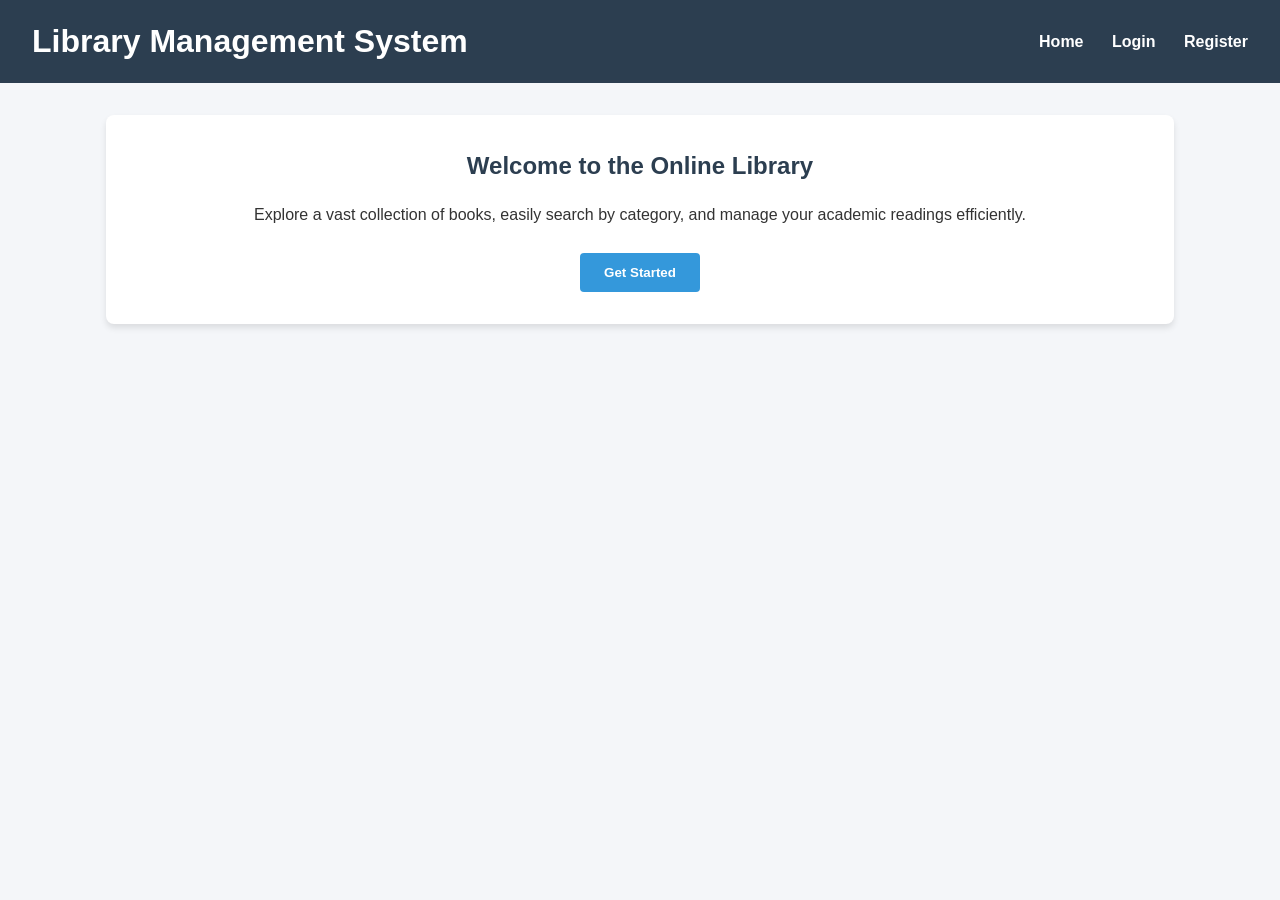
==== library/src/main/resources/static/index.html @ 9413976f "Add complete frontend HTML, CSS, JS and static pages" ====
<!DOCTYPE html>
<html lang="en">
<head>
    <meta charset="UTF-8">
    <title>Online Library Management System - Home</title>
    <link rel="stylesheet" href="css/style.css">
</head>
<body>
<header>
    <h1>Library Management System</h1>
    <nav>
        <a href="index.html">Home</a>
        <a href="login.html">Login</a>
        <a href="register.html">Register</a>
    </nav>
</header>
<div class="container">
    <div class="card" style="text-align: center;">
        <h2>Welcome to the Online Library</h2>
        <p>Explore a vast collection of books, easily search by category, and manage your academic readings efficiently.</p>
        <br>
        <a href="login.html"><button>Get Started</button></a>
    </div>
</div>
</body>
</html>
---- library/src/main/resources/static/css/style.css ----
* {
    margin: 0;
    padding: 0;
    box-sizing: border-box;
    font-family: 'Segoe UI', Tahoma, Geneva, Verdana, sans-serif;
}

body {
    background-color: #f4f6f9;
    color: #333;
    line-height: 1.6;
}

header {
    background: #2c3e50;
    color: #fff;
    padding: 1rem 2rem;
    display: flex;
    justify-content: space-between;
    align-items: center;
}

header nav a {
    color: #fff;
    text-decoration: none;
    margin-left: 1.5rem;
    font-weight: 600;
}

header nav a:hover {
    color: #3498db;
}

.container {
    max-width: 1100px;
    margin: 2rem auto;
    padding: 0 1rem;
}

.card {
    background: #fff;
    padding: 2rem;
    border-radius: 8px;
    box-shadow: 0 4px 6px rgba(0,0,0,0.1);
    margin-bottom: 1.5rem;
}

h2 {
    margin-bottom: 1rem;
    color: #2c3e50;
}

.form-group {
    margin-bottom: 1rem;
}

.form-group label {
    display: block;
    margin-bottom: 0.5rem;
    font-weight: 500;
}

.form-group input, .form-group select {
    width: 100%;
    padding: 0.75rem;
    border: 1px solid #ccc;
    border-radius: 4px;
}

button {
    background: #3498db;
    color: #white;
    color: #fff;
    border: none;
    padding: 0.75rem 1.5rem;
    border-radius: 4px;
    cursor: pointer;
    font-weight: 600;
}

button:hover {
    background: #2980b9;
}

table {
    width: 100%;
    border-collapse: collapse;
    margin-top: 1rem;
    background: #fff;
}

table th, table td {
    padding: 0.75rem;
    border: 1px solid #ddd;
    text-align: left;
}

table th {
    background: #2c3e50;
    color: #white;
    color: #fff;
}

.error-msg {
    color: #e74c3c;
    font-size: 0.875rem;
    margin-top: 0.25rem;
}

.success-msg {
    color: #2ecc71;
    margin-bottom: 1rem;
    font-weight: 500;
}
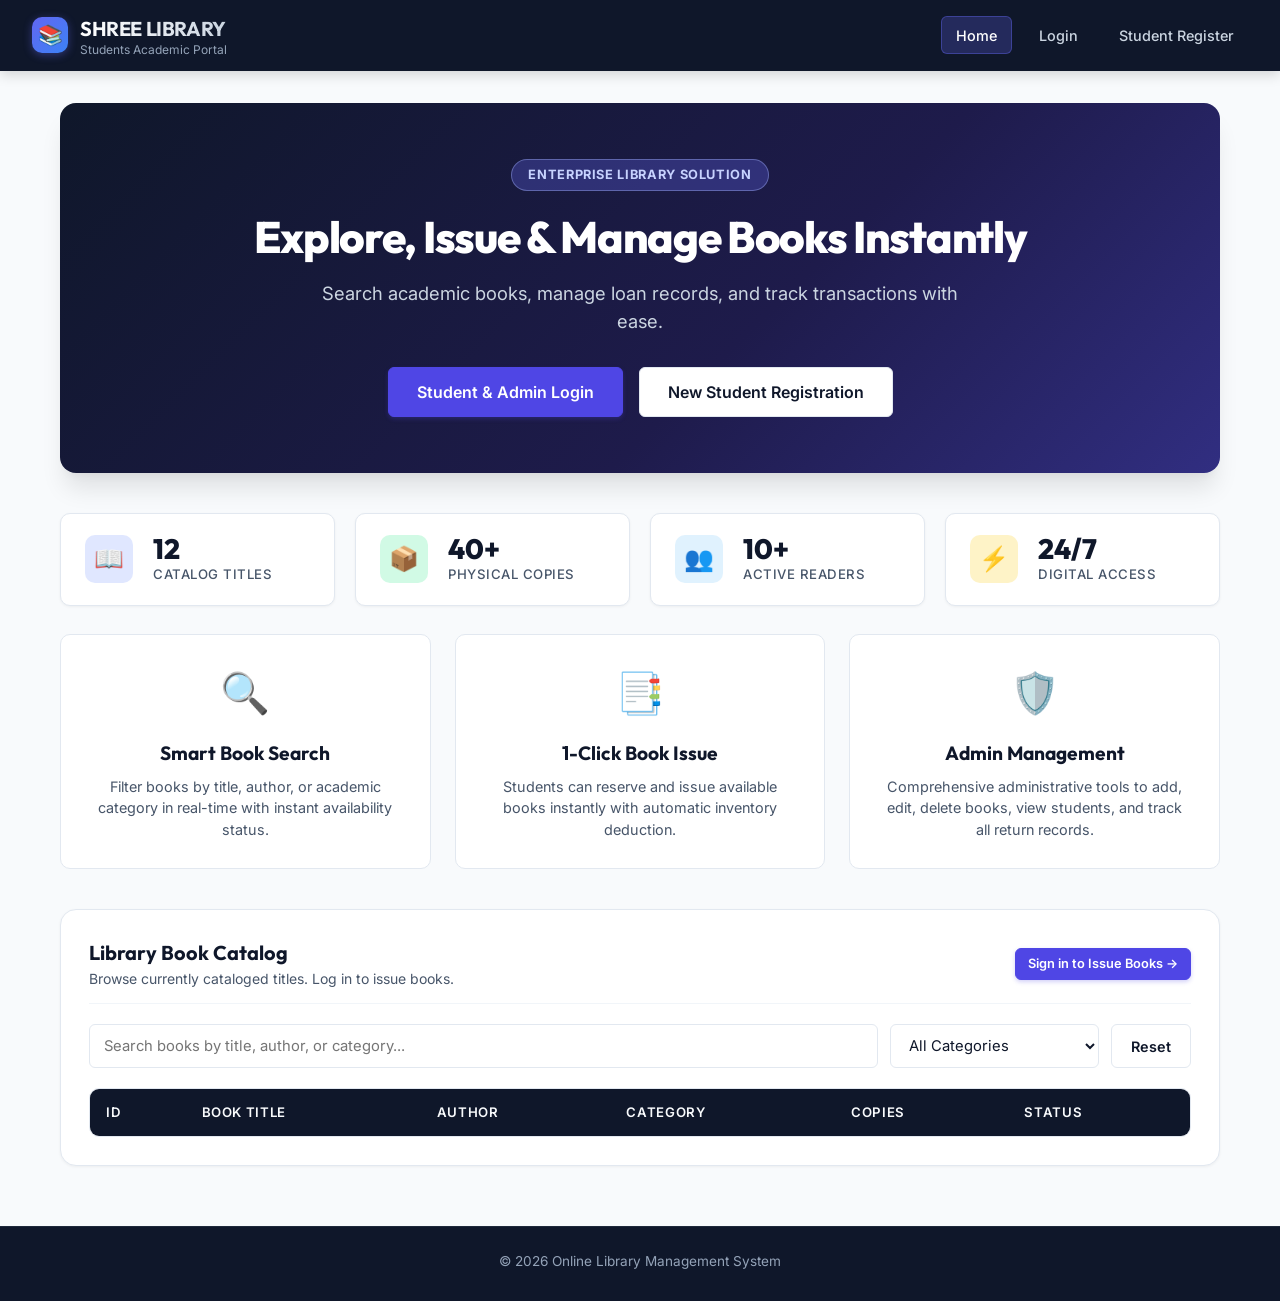
==== commit 0a4bee4b: "Updated backend / fixed config / added changes by Mayur" ====
--- a/library/src/main/resources/static/index.html
+++ b/library/src/main/resources/static/index.html
@@ -2,25 +2,139 @@
 <html lang="en">
 <head>
     <meta charset="UTF-8">
-    <title>Online Library Management System - Home</title>
+    <meta name="viewport" content="width=device-width, initial-scale=1.0">
+    <title>Online Library Management System | Academic Portal</title>
     <link rel="stylesheet" href="css/style.css">
 </head>
-<body>
+<body onload="loadPublicCatalog()">
 <header>
-    <h1>Library Management System</h1>
+    <a href="index.html" class="brand">
+        <div class="brand-icon">📚</div>
+        <div class="brand-text">
+            <h1> SHREE LIBRARY </h1>
+            <span>Students Academic Portal</span>
+        </div>
+    </a>
     <nav>
-        <a href="index.html">Home</a>
+        <a href="index.html" class="active">Home</a>
         <a href="login.html">Login</a>
-        <a href="register.html">Register</a>
+        <a href="register.html">Student Register</a>
     </nav>
 </header>
+
 <div class="container">
-    <div class="card" style="text-align: center;">
-        <h2>Welcome to the Online Library</h2>
-        <p>Explore a vast collection of books, easily search by category, and manage your academic readings efficiently.</p>
-        <br>
-        <a href="login.html"><button>Get Started</button></a>
+    <!-- Hero Banner -->
+    <div class="hero">
+        <span class="hero-badge">Enterprise Library Solution</span>
+        <h2>Explore, Issue & Manage Books Instantly</h2>
+        <p> Search academic books, manage loan records, and track transactions with ease.</p>
+        <div class="hero-actions">
+            <a href="login.html" class="btn btn-primary" style="padding:0.75rem 1.75rem;font-size:1rem;">Student & Admin Login</a>
+            <a href="register.html" class="btn btn-secondary" style="padding:0.75rem 1.75rem;font-size:1rem;">New Student Registration</a>
+        </div>
+    </div>
+
+    <!-- KPI Metric Highlights -->
+    <div class="stats-grid">
+        <div class="stat-card">
+            <div class="stat-icon indigo">📖</div>
+            <div class="stat-info">
+                <div class="stat-number" id="statTotalBooks">12</div>
+                <div class="stat-label">Catalog Titles</div>
+            </div>
+        </div>
+        <div class="stat-card">
+            <div class="stat-icon emerald">📦</div>
+            <div class="stat-info">
+                <div class="stat-number" id="statTotalCopies">40+</div>
+                <div class="stat-label">Physical Copies</div>
+            </div>
+        </div>
+        <div class="stat-card">
+            <div class="stat-icon sky">👥</div>
+            <div class="stat-info">
+                <div class="stat-number" id="statTotalStudents">10+</div>
+                <div class="stat-label">Active Readers</div>
+            </div>
+        </div>
+        <div class="stat-card">
+            <div class="stat-icon amber">⚡</div>
+            <div class="stat-info">
+                <div class="stat-number">24/7</div>
+                <div class="stat-label">Digital Access</div>
+            </div>
+        </div>
+    </div>
+
+    <!-- Features Overview -->
+    <div class="features-grid">
+        <div class="feature-card">
+            <div class="feature-icon">🔍</div>
+            <h3>Smart Book Search</h3>
+            <p>Filter books by title, author, or academic category in real-time with instant availability status.</p>
+        </div>
+        <div class="feature-card">
+            <div class="feature-icon">📑</div>
+            <h3>1-Click Book Issue</h3>
+            <p>Students can reserve and issue available books instantly with automatic inventory deduction.</p>
+        </div>
+        <div class="feature-card">
+            <div class="feature-icon">🛡️</div>
+            <h3>Admin Management</h3>
+            <p>Comprehensive administrative tools to add, edit, delete books, view students, and track all return records.</p>
+        </div>
+    </div>
+
+    <!-- Public Book Catalog Preview -->
+    <div class="card">
+        <div class="card-header">
+            <div>
+                <h3 class="card-title">Library Book Catalog</h3>
+                <p style="color:var(--text-secondary);font-size:0.875rem;">Browse currently cataloged titles. Log in to issue books.</p>
+            </div>
+            <div>
+                <a href="login.html" class="btn btn-primary btn-sm">Sign in to Issue Books →</a>
+            </div>
+        </div>
+
+        <div class="search-bar">
+            <input type="text" id="catalogSearch" class="form-control" placeholder="Search books by title, author, or category..." onkeyup="filterPublicCatalog()">
+            <select id="catalogCategory" class="form-control" onchange="filterPublicCatalog()">
+                <option value="">All Categories</option>
+                <option value="Software Engineering">Software Engineering</option>
+                <option value="Computer Science">Computer Science</option>
+                <option value="Programming">Programming</option>
+                <option value="Web Development">Web Development</option>
+                <option value="Database Systems">Database Systems</option>
+                <option value="AI & Machine Learning">AI & Machine Learning</option>
+                <option value="Mathematics">Mathematics</option>
+            </select>
+            <button class="btn btn-secondary" onclick="document.getElementById('catalogSearch').value='';document.getElementById('catalogCategory').value='';filterPublicCatalog();">Reset</button>
+        </div>
+
+        <div class="table-responsive">
+            <table>
+                <thead>
+                <tr>
+                    <th>ID</th>
+                    <th>Book Title</th>
+                    <th>Author</th>
+                    <th>Category</th>
+                    <th>Copies</th>
+                    <th>Status</th>
+                </tr>
+                </thead>
+                <tbody id="publicBooksTbody"></tbody>
+            </table>
+        </div>
     </div>
 </div>
+
+<footer>
+    <p>© 2026 Online Library Management System </p>
+    <p style="margin-top:0.3rem;"></p>
+</footer>
+
+<script src="js/script.js"></script>
 </body>
-</html>+</html>
--- a/library/src/main/resources/static/css/style.css
+++ b/library/src/main/resources/static/css/style.css
@@ -1,114 +1,793 @@
+/* ====================================================================
+   ONLINE LIBRARY MANAGEMENT SYSTEM - STYLING & DESIGN SYSTEM
+   Modern UI: Glassmorphism, Google Fonts, Indigo & Emerald Accent Palette
+   ==================================================================== */
+
+@import url('https://fonts.googleapis.com/css2?family=Inter:wght@300;400;500;600;700&family=Outfit:wght@500;600;700;800&display=swap');
+
+:root {
+    --primary: #4f46e5;
+    --primary-hover: #4338ca;
+    --primary-light: #e0e7ff;
+    --accent: #06b6d4;
+    --success: #10b981;
+    --success-light: #d1fae5;
+    --warning: #f59e0b;
+    --warning-light: #fef3c7;
+    --danger: #ef4444;
+    --danger-light: #fee2e2;
+    --bg-main: #f8fafc;
+    --surface: #ffffff;
+    --surface-glass: rgba(255, 255, 255, 0.92);
+    --border: #e2e8f0;
+    --border-subtle: #f1f5f9;
+    --text-primary: #0f172a;
+    --text-secondary: #475569;
+    --text-muted: #94a3b8;
+    --shadow-sm: 0 1px 3px rgba(0,0,0,0.05);
+    --shadow-md: 0 4px 6px -1px rgba(0,0,0,0.08), 0 2px 4px -2px rgba(0,0,0,0.05);
+    --shadow-lg: 0 10px 15px -3px rgba(0,0,0,0.08), 0 4px 6px -4px rgba(0,0,0,0.05);
+    --shadow-xl: 0 20px 25px -5px rgba(0,0,0,0.1), 0 8px 10px -6px rgba(0,0,0,0.05);
+    --radius-sm: 6px;
+    --radius-md: 10px;
+    --radius-lg: 16px;
+    --radius-full: 9999px;
+    --font-heading: 'Outfit', -apple-system, BlinkMacSystemFont, sans-serif;
+    --font-sans: 'Inter', -apple-system, BlinkMacSystemFont, sans-serif;
+    --transition: all 0.2s cubic-bezier(0.4, 0, 0.2, 1);
+}
+
 * {
     margin: 0;
     padding: 0;
     box-sizing: border-box;
-    font-family: 'Segoe UI', Tahoma, Geneva, Verdana, sans-serif;
 }
 
 body {
-    background-color: #f4f6f9;
-    color: #333;
-    line-height: 1.6;
-}
-
+    background-color: var(--bg-main);
+    color: var(--text-primary);
+    font-family: var(--font-sans);
+    line-height: 1.5;
+    min-height: 100vh;
+    display: flex;
+    flex-direction: column;
+}
+
+/* ---------------- Navbar ---------------- */
 header {
-    background: #2c3e50;
-    color: #fff;
-    padding: 1rem 2rem;
+    background: #0f172a;
+    color: #ffffff;
+    padding: 0.9rem 2rem;
     display: flex;
     justify-content: space-between;
     align-items: center;
-}
-
-header nav a {
-    color: #fff;
+    position: sticky;
+    top: 0;
+    z-index: 50;
+    box-shadow: 0 4px 12px rgba(0,0,0,0.15);
+}
+
+.brand {
+    display: flex;
+    align-items: center;
+    gap: 0.75rem;
     text-decoration: none;
-    margin-left: 1.5rem;
+    color: #ffffff;
+}
+
+.brand-icon {
+    width: 36px;
+    height: 36px;
+    background: linear-gradient(135deg, #6366f1, #3b82f6);
+    border-radius: var(--radius-md);
+    display: flex;
+    align-items: center;
+    justify-content: center;
+    font-size: 1.25rem;
+    font-weight: 700;
+    box-shadow: 0 2px 8px rgba(99,102,241,0.4);
+}
+
+.brand-text h1 {
+    font-family: var(--font-heading);
+    font-size: 1.25rem;
+    font-weight: 700;
+    letter-spacing: -0.02em;
+    background: linear-gradient(to right, #ffffff, #cbd5e1);
+    -webkit-background-clip: text;
+    -webkit-text-fill-color: transparent;
+}
+
+.brand-text span {
+    font-size: 0.75rem;
+    color: #94a3b8;
+    display: block;
+    line-height: 1;
+}
+
+nav {
+    display: flex;
+    align-items: center;
+    gap: 0.75rem;
+}
+
+nav a, nav button {
+    color: #cbd5e1;
+    text-decoration: none;
+    font-weight: 500;
+    font-size: 0.9rem;
+    padding: 0.45rem 0.9rem;
+    border-radius: var(--radius-sm);
+    transition: var(--transition);
+    display: inline-flex;
+    align-items: center;
+    gap: 0.4rem;
+}
+
+nav a:hover {
+    color: #ffffff;
+    background: rgba(255,255,255,0.08);
+}
+
+nav a.active {
+    color: #ffffff;
+    background: rgba(99,102,241,0.25);
+    border: 1px solid rgba(99,102,241,0.4);
+}
+
+.nav-user {
+    display: flex;
+    align-items: center;
+    gap: 0.6rem;
+    padding-left: 0.75rem;
+    border-left: 1px solid #334155;
+    margin-left: 0.5rem;
+}
+
+.user-badge {
+    background: rgba(255,255,255,0.1);
+    padding: 0.25rem 0.6rem;
+    border-radius: var(--radius-full);
+    font-size: 0.8rem;
     font-weight: 600;
-}
-
-header nav a:hover {
-    color: #3498db;
-}
-
+    color: #93c5fd;
+}
+
+/* ---------------- Layout & Containers ---------------- */
 .container {
-    max-width: 1100px;
+    max-width: 1200px;
+    width: 100%;
     margin: 2rem auto;
-    padding: 0 1rem;
+    padding: 0 1.25rem;
+    flex: 1;
 }
 
 .card {
-    background: #fff;
-    padding: 2rem;
-    border-radius: 8px;
-    box-shadow: 0 4px 6px rgba(0,0,0,0.1);
-    margin-bottom: 1.5rem;
-}
-
-h2 {
-    margin-bottom: 1rem;
-    color: #2c3e50;
-}
-
+    background: var(--surface);
+    border: 1px solid var(--border);
+    border-radius: var(--radius-lg);
+    padding: 1.75rem;
+    box-shadow: var(--shadow-sm);
+    margin-bottom: 1.75rem;
+    transition: var(--transition);
+}
+
+.card-header {
+    display: flex;
+    justify-content: space-between;
+    align-items: center;
+    margin-bottom: 1.25rem;
+    padding-bottom: 0.85rem;
+    border-bottom: 1px solid var(--border-subtle);
+}
+
+.card-title {
+    font-family: var(--font-heading);
+    font-size: 1.25rem;
+    font-weight: 700;
+    color: var(--text-primary);
+}
+
+/* ---------------- KPI & Stats Cards ---------------- */
+.stats-grid {
+    display: grid;
+    grid-template-columns: repeat(auto-fit, minmax(220px, 1fr));
+    gap: 1.25rem;
+    margin-bottom: 1.75rem;
+}
+
+.stat-card {
+    background: var(--surface);
+    border: 1px solid var(--border);
+    border-radius: var(--radius-md);
+    padding: 1.25rem 1.5rem;
+    box-shadow: var(--shadow-sm);
+    display: flex;
+    align-items: center;
+    gap: 1.25rem;
+    transition: var(--transition);
+}
+
+.stat-card:hover {
+    transform: translateY(-2px);
+    box-shadow: var(--shadow-md);
+}
+
+.stat-icon {
+    width: 48px;
+    height: 48px;
+    border-radius: var(--radius-md);
+    display: flex;
+    align-items: center;
+    justify-content: center;
+    font-size: 1.5rem;
+}
+
+.stat-icon.indigo { background: #e0e7ff; color: #4338ca; }
+.stat-icon.emerald { background: #d1fae5; color: #047857; }
+.stat-icon.amber { background: #fef3c7; color: #b45309; }
+.stat-icon.sky { background: #e0f2fe; color: #0369a1; }
+
+.stat-info .stat-number {
+    font-family: var(--font-heading);
+    font-size: 1.75rem;
+    font-weight: 800;
+    color: var(--text-primary);
+    line-height: 1.1;
+}
+
+.stat-info .stat-label {
+    font-size: 0.825rem;
+    color: var(--text-secondary);
+    font-weight: 500;
+    text-transform: uppercase;
+    letter-spacing: 0.04em;
+}
+
+/* ---------------- Buttons ---------------- */
+.btn, button {
+    display: inline-flex;
+    align-items: center;
+    justify-content: center;
+    gap: 0.5rem;
+    font-family: var(--font-sans);
+    font-size: 0.9rem;
+    font-weight: 600;
+    padding: 0.6rem 1.2rem;
+    border-radius: var(--radius-sm);
+    border: 1px solid transparent;
+    cursor: pointer;
+    transition: var(--transition);
+    text-decoration: none;
+}
+
+.btn-primary, button[type="submit"] {
+    background: var(--primary);
+    color: #ffffff;
+    border-color: var(--primary);
+    box-shadow: 0 2px 4px rgba(79,70,229,0.25);
+}
+
+.btn-primary:hover, button[type="submit"]:hover {
+    background: var(--primary-hover);
+    border-color: var(--primary-hover);
+    box-shadow: 0 4px 8px rgba(79,70,229,0.3);
+    transform: translateY(-1px);
+}
+
+.btn-secondary {
+    background: #ffffff;
+    color: var(--text-primary);
+    border-color: var(--border);
+}
+
+.btn-secondary:hover {
+    background: #f1f5f9;
+    border-color: #cbd5e1;
+}
+
+.btn-success {
+    background: var(--success);
+    color: #ffffff;
+    border-color: var(--success);
+}
+.btn-success:hover {
+    background: #059669;
+}
+
+.btn-danger {
+    background: var(--danger);
+    color: #ffffff;
+    border-color: var(--danger);
+}
+.btn-danger:hover {
+    background: #dc2626;
+}
+
+.btn-sm {
+    padding: 0.35rem 0.75rem;
+    font-size: 0.8rem;
+    border-radius: var(--radius-sm);
+}
+
+/* ---------------- Forms & Inputs ---------------- */
 .form-group {
-    margin-bottom: 1rem;
+    margin-bottom: 1.15rem;
 }
 
 .form-group label {
     display: block;
-    margin-bottom: 0.5rem;
-    font-weight: 500;
-}
-
-.form-group input, .form-group select {
+    margin-bottom: 0.4rem;
+    font-weight: 600;
+    font-size: 0.875rem;
+    color: var(--text-primary);
+}
+
+.form-control, input[type="text"], input[type="email"], input[type="password"], input[type="number"], select {
     width: 100%;
-    padding: 0.75rem;
-    border: 1px solid #ccc;
-    border-radius: 4px;
-}
-
-button {
-    background: #3498db;
-    color: #white;
-    color: #fff;
-    border: none;
-    padding: 0.75rem 1.5rem;
-    border-radius: 4px;
-    cursor: pointer;
-    font-weight: 600;
-}
-
-button:hover {
-    background: #2980b9;
+    padding: 0.7rem 0.9rem;
+    border: 1.5px solid var(--border);
+    border-radius: var(--radius-sm);
+    font-family: var(--font-sans);
+    font-size: 0.925rem;
+    color: var(--text-primary);
+    background-color: #ffffff;
+    transition: var(--transition);
+}
+
+.form-control:focus, input:focus, select:focus {
+    outline: none;
+    border-color: var(--primary);
+    box-shadow: 0 0 0 3px rgba(79,70,229,0.15);
+}
+
+.form-row {
+    display: grid;
+    grid-template-columns: repeat(auto-fit, minmax(200px, 1fr));
+    gap: 1rem;
+}
+
+.search-bar {
+    display: flex;
+    gap: 0.75rem;
+    margin-bottom: 1.25rem;
+    flex-wrap: wrap;
+}
+
+.search-bar input {
+    flex: 1;
+    min-width: 240px;
+}
+
+.search-bar select {
+    width: auto;
+    min-width: 180px;
+}
+
+/* ---------------- Tables ---------------- */
+.table-responsive {
+    overflow-x: auto;
+    border-radius: var(--radius-md);
+    border: 1px solid var(--border);
+    background: #ffffff;
 }
 
 table {
     width: 100%;
     border-collapse: collapse;
-    margin-top: 1rem;
-    background: #fff;
-}
-
-table th, table td {
-    padding: 0.75rem;
-    border: 1px solid #ddd;
+    font-size: 0.9rem;
     text-align: left;
 }
 
 table th {
-    background: #2c3e50;
-    color: #white;
-    color: #fff;
-}
-
-.error-msg {
-    color: #e74c3c;
-    font-size: 0.875rem;
+    background: #0f172a;
+    color: #f8fafc;
+    font-weight: 600;
+    font-size: 0.825rem;
+    text-transform: uppercase;
+    letter-spacing: 0.05em;
+    padding: 0.85rem 1rem;
+    border: none;
+}
+
+table td {
+    padding: 0.85rem 1rem;
+    border-bottom: 1px solid var(--border-subtle);
+    color: var(--text-primary);
+    vertical-align: middle;
+}
+
+table tbody tr:hover {
+    background-color: #f8fafc;
+}
+
+table tbody tr:last-child td {
+    border-bottom: none;
+}
+
+/* ---------------- Status Badges ---------------- */
+.badge {
+    display: inline-flex;
+    align-items: center;
+    gap: 0.35rem;
+    padding: 0.25rem 0.65rem;
+    font-size: 0.75rem;
+    font-weight: 700;
+    border-radius: var(--radius-full);
+    text-transform: uppercase;
+    letter-spacing: 0.03em;
+}
+
+.badge-available {
+    background: #dcfce7;
+    color: #15803d;
+    border: 1px solid #bbf7d0;
+}
+
+.badge-unavailable {
+    background: #fee2e2;
+    color: #b91c1c;
+    border: 1px solid #fecaca;
+}
+
+.badge-issued {
+    background: #fef3c7;
+    color: #b45309;
+    border: 1px solid #fde68a;
+}
+
+.badge-returned {
+    background: #e0e7ff;
+    color: #4338ca;
+    border: 1px solid #c7d2fe;
+}
+
+.badge-category {
+    background: #f1f5f9;
+    color: #475569;
+    border: 1px solid #e2e8f0;
+}
+
+/* ---------------- Tabs ---------------- */
+.tabs {
+    display: flex;
+    gap: 0.5rem;
+    border-bottom: 2px solid var(--border);
+    margin-bottom: 1.5rem;
+}
+
+.tab-btn {
+    padding: 0.75rem 1.25rem;
+    background: none;
+    border: none;
+    font-family: var(--font-heading);
+    font-size: 0.95rem;
+    font-weight: 600;
+    color: var(--text-secondary);
+    border-bottom: 3px solid transparent;
+    cursor: pointer;
+    transition: var(--transition);
+    border-radius: 0;
+    margin-bottom: -2px;
+}
+
+.tab-btn:hover {
+    color: var(--primary);
+    background: none;
+    box-shadow: none;
+    transform: none;
+}
+
+.tab-btn.active {
+    color: var(--primary);
+    border-bottom-color: var(--primary);
+    background: none;
+    box-shadow: none;
+    transform: none;
+}
+
+.tab-pane {
+    display: none;
+}
+
+.tab-pane.active {
+    display: block;
+    animation: fadeIn 0.25s ease-in-out;
+}
+
+@keyframes fadeIn {
+    from { opacity: 0; transform: translateY(4px); }
+    to { opacity: 1; transform: translateY(0); }
+}
+
+/* ---------------- Modals ---------------- */
+.modal-overlay {
+    position: fixed;
+    top: 0;
+    left: 0;
+    right: 0;
+    bottom: 0;
+    background: rgba(15, 23, 42, 0.6);
+    backdrop-filter: blur(4px);
+    display: none;
+    align-items: center;
+    justify-content: center;
+    z-index: 1000;
+    padding: 1rem;
+}
+
+.modal-overlay.open {
+    display: flex;
+    animation: fadeIn 0.2s ease-out;
+}
+
+.modal-box {
+    background: #ffffff;
+    border-radius: var(--radius-lg);
+    box-shadow: var(--shadow-xl);
+    width: 100%;
+    max-width: 550px;
+    overflow: hidden;
+    border: 1px solid var(--border);
+}
+
+.modal-header {
+    background: #0f172a;
+    color: #ffffff;
+    padding: 1.2rem 1.5rem;
+    display: flex;
+    justify-content: space-between;
+    align-items: center;
+}
+
+.modal-header h3 {
+    font-family: var(--font-heading);
+    font-size: 1.2rem;
+    font-weight: 700;
+}
+
+.modal-close {
+    background: none;
+    border: none;
+    color: #94a3b8;
+    font-size: 1.5rem;
+    line-height: 1;
+    cursor: pointer;
+    padding: 0;
+}
+
+.modal-close:hover {
+    color: #ffffff;
+}
+
+.modal-body {
+    padding: 1.5rem;
+}
+
+.modal-footer {
+    padding: 1rem 1.5rem;
+    background: #f8fafc;
+    border-top: 1px solid var(--border);
+    display: flex;
+    justify-content: flex-end;
+    gap: 0.75rem;
+}
+
+/* ---------------- Toast Notifications ---------------- */
+.toast-container {
+    position: fixed;
+    top: 1.5rem;
+    right: 1.5rem;
+    z-index: 2000;
+    display: flex;
+    flex-direction: column;
+    gap: 0.75rem;
+    pointer-events: none;
+}
+
+.toast {
+    pointer-events: auto;
+    min-width: 300px;
+    max-width: 420px;
+    padding: 0.9rem 1.2rem;
+    border-radius: var(--radius-md);
+    box-shadow: var(--shadow-lg);
+    font-size: 0.9rem;
+    font-weight: 500;
+    display: flex;
+    align-items: center;
+    justify-content: space-between;
+    gap: 0.75rem;
+    animation: slideIn 0.3s cubic-bezier(0.16, 1, 0.3, 1);
+    color: #ffffff;
+}
+
+.toast-success { background: #059669; border-left: 5px solid #34d399; }
+.toast-error { background: #dc2626; border-left: 5px solid #f87171; }
+.toast-info { background: #2563eb; border-left: 5px solid #60a5fa; }
+.toast-warning { background: #d97706; border-left: 5px solid #fbbf24; }
+
+@keyframes slideIn {
+    from { transform: translateX(100%); opacity: 0; }
+    to { transform: translateX(0); opacity: 1; }
+}
+
+/* ---------------- Hero Section (Index) ---------------- */
+.hero {
+    background: linear-gradient(135deg, #0f172a 0%, #1e1b4b 60%, #312e81 100%);
+    color: #ffffff;
+    border-radius: var(--radius-lg);
+    padding: 3.5rem 2.5rem;
+    margin-bottom: 2.5rem;
+    text-align: center;
+    position: relative;
+    overflow: hidden;
+    box-shadow: var(--shadow-xl);
+}
+
+.hero-badge {
+    display: inline-block;
+    background: rgba(99, 102, 241, 0.3);
+    border: 1px solid rgba(165, 180, 252, 0.4);
+    color: #c7d2fe;
+    padding: 0.35rem 1rem;
+    border-radius: var(--radius-full);
+    font-size: 0.8rem;
+    font-weight: 700;
+    letter-spacing: 0.05em;
+    text-transform: uppercase;
+    margin-bottom: 1.25rem;
+}
+
+.hero h2 {
+    font-family: var(--font-heading);
+    font-size: 2.75rem;
+    font-weight: 800;
+    line-height: 1.2;
+    margin-bottom: 1rem;
+    letter-spacing: -0.03em;
+}
+
+.hero p {
+    font-size: 1.15rem;
+    color: #cbd5e1;
+    max-width: 680px;
+    margin: 0 auto 2rem auto;
+}
+
+.hero-actions {
+    display: flex;
+    justify-content: center;
+    gap: 1rem;
+    flex-wrap: wrap;
+}
+
+.features-grid {
+    display: grid;
+    grid-template-columns: repeat(auto-fit, minmax(250px, 1fr));
+    gap: 1.5rem;
+    margin-bottom: 2.5rem;
+}
+
+.feature-card {
+    background: var(--surface);
+    border: 1px solid var(--border);
+    border-radius: var(--radius-md);
+    padding: 1.75rem;
+    text-align: center;
+    transition: var(--transition);
+}
+
+.feature-card:hover {
+    transform: translateY(-4px);
+    box-shadow: var(--shadow-md);
+    border-color: #cbd5e1;
+}
+
+.feature-icon {
+    font-size: 2.5rem;
+    margin-bottom: 1rem;
+    display: inline-block;
+}
+
+.feature-card h3 {
+    font-family: var(--font-heading);
+    font-size: 1.2rem;
+    margin-bottom: 0.5rem;
+}
+
+.feature-card p {
+    font-size: 0.9rem;
+    color: var(--text-secondary);
+}
+
+/* ---------------- Auth Split Card ---------------- */
+.auth-wrapper {
+    max-width: 480px;
+    margin: 2.5rem auto;
+}
+
+.auth-card {
+    background: var(--surface);
+    border: 1px solid var(--border);
+    border-radius: var(--radius-lg);
+    box-shadow: var(--shadow-lg);
+    padding: 2.5rem;
+}
+
+.auth-header {
+    text-align: center;
+    margin-bottom: 2rem;
+}
+
+.auth-header h2 {
+    font-family: var(--font-heading);
+    font-size: 1.75rem;
+    font-weight: 700;
+    color: var(--text-primary);
+}
+
+.auth-header p {
+    color: var(--text-secondary);
+    font-size: 0.9rem;
     margin-top: 0.25rem;
 }
 
-.success-msg {
-    color: #2ecc71;
-    margin-bottom: 1rem;
-    font-weight: 500;
-}+.demo-credentials-box {
+    background: #f1f5f9;
+    border: 1px dashed #cbd5e1;
+    border-radius: var(--radius-md);
+    padding: 1rem;
+    margin-top: 1.5rem;
+    font-size: 0.825rem;
+}
+
+.demo-credentials-box h4 {
+    font-weight: 700;
+    margin-bottom: 0.4rem;
+    color: var(--text-primary);
+}
+
+.demo-buttons {
+    display: flex;
+    gap: 0.5rem;
+    margin-top: 0.6rem;
+}
+
+/* ---------------- Footer ---------------- */
+footer {
+    background: #0f172a;
+    color: #94a3b8;
+    text-align: center;
+    padding: 1.5rem;
+    font-size: 0.85rem;
+    margin-top: auto;
+    border-top: 1px solid #1e293b;
+}
+
+footer a {
+    color: #cbd5e1;
+    text-decoration: none;
+}
+
+/* ---------------- Responsive ---------------- */
+@media (max-width: 768px) {
+    header {
+        flex-direction: column;
+        gap: 0.75rem;
+        padding: 1rem;
+    }
+    .hero {
+        padding: 2.5rem 1.25rem;
+    }
+    .hero h2 {
+        font-size: 2rem;
+    }
+    .stats-grid {
+        grid-template-columns: 1fr;
+    }
+    table th, table td {
+        padding: 0.6rem 0.5rem;
+        font-size: 0.825rem;
+    }
+}
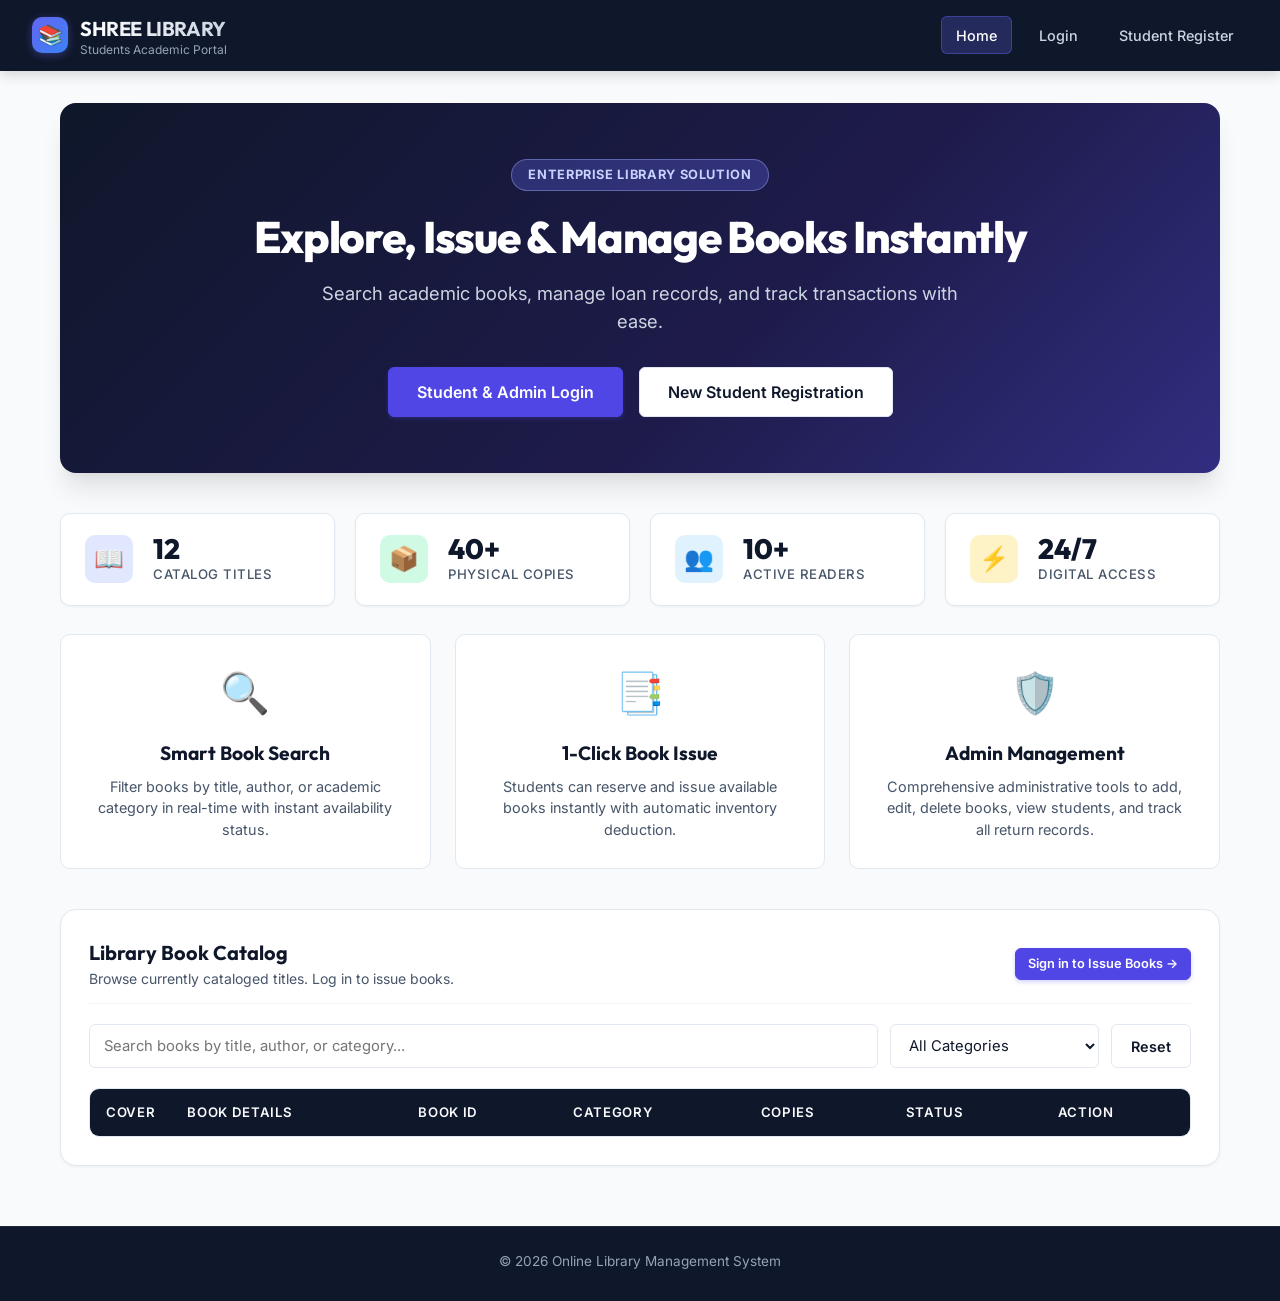
==== commit 424fa940: "Made new updates by Mayur" ====
--- a/library/src/main/resources/static/index.html
+++ b/library/src/main/resources/static/index.html
@@ -116,16 +116,33 @@
             <table>
                 <thead>
                 <tr>
-                    <th>ID</th>
-                    <th>Book Title</th>
-                    <th>Author</th>
+                    <th style="width:70px;">Cover</th>
+                    <th>Book Details</th>
+                    <th>Book ID</th>
                     <th>Category</th>
                     <th>Copies</th>
                     <th>Status</th>
+                    <th>Action</th>
                 </tr>
                 </thead>
                 <tbody id="publicBooksTbody"></tbody>
             </table>
+        </div>
+    </div>
+</div>
+
+<!-- Modal: Universal Book Details -->
+<div id="bookDetailsModal" class="modal-overlay book-details-modal">
+    <div class="modal-box">
+        <div class="modal-header">
+            <h3 id="bookDetailsHeader">Book Catalog Details</h3>
+            <button class="modal-close" onclick="closeModal('bookDetailsModal')">✕</button>
+        </div>
+        <div class="modal-body" id="bookDetailsBody">
+            <!-- Populated dynamically via JS -->
+        </div>
+        <div class="modal-footer" id="bookDetailsFooter">
+            <button type="button" class="btn btn-secondary" onclick="closeModal('bookDetailsModal')">Close</button>
         </div>
     </div>
 </div>
--- a/library/src/main/resources/static/css/style.css
+++ b/library/src/main/resources/static/css/style.css
@@ -770,6 +770,278 @@
     text-decoration: none;
 }
 
+/* ---------------- Book Cover Image Styling & Details ---------------- */
+.book-cover-cell {
+    display: flex;
+    align-items: center;
+    gap: 0.85rem;
+}
+
+.book-thumb-wrapper {
+    position: relative;
+    width: 52px;
+    height: 72px;
+    flex-shrink: 0;
+    border-radius: var(--radius-sm);
+    overflow: hidden;
+    box-shadow: 0 4px 8px rgba(0, 0, 0, 0.15), 0 1px 3px rgba(0, 0, 0, 0.1);
+    background: #1e293b;
+    cursor: pointer;
+    transition: transform 0.25s cubic-bezier(0.4, 0, 0.2, 1), box-shadow 0.25s ease;
+}
+
+.book-thumb-wrapper:hover {
+    transform: translateY(-2px) scale(1.05);
+    box-shadow: 0 8px 16px rgba(0, 0, 0, 0.22);
+}
+
+.book-thumb-img {
+    width: 100%;
+    height: 100%;
+    object-fit: cover;
+    display: block;
+}
+
+.book-info-col {
+    display: flex;
+    flex-direction: column;
+    gap: 0.2rem;
+    min-width: 0;
+}
+
+.book-title-link {
+    font-weight: 700;
+    color: var(--text-primary);
+    text-decoration: none;
+    cursor: pointer;
+    line-height: 1.3;
+    transition: color 0.15s ease;
+}
+
+.book-title-link:hover {
+    color: var(--primary);
+}
+
+.book-author-text {
+    font-size: 0.825rem;
+    color: var(--text-secondary);
+}
+
+.book-isbn-tag {
+    font-size: 0.75rem;
+    color: var(--text-muted);
+    font-family: monospace;
+}
+
+/* ---------------- Book Details Modal ---------------- */
+.book-details-modal .modal-box {
+    max-width: 720px;
+    width: 95%;
+}
+
+.book-details-layout {
+    display: flex;
+    gap: 2rem;
+    align-items: flex-start;
+}
+
+.book-details-cover-container {
+    flex-shrink: 0;
+    width: 220px;
+    position: relative;
+    border-radius: var(--radius-md);
+    overflow: hidden;
+    box-shadow: 0 14px 28px rgba(0,0,0,0.22), 0 10px 10px rgba(0,0,0,0.18);
+    background: #0f172a;
+}
+
+.book-details-cover-img {
+    width: 100%;
+    height: auto;
+    aspect-ratio: 240 / 340;
+    object-fit: cover;
+    display: block;
+}
+
+.book-details-content {
+    flex: 1;
+    display: flex;
+    flex-direction: column;
+    gap: 1rem;
+}
+
+.book-details-title {
+    font-family: var(--font-heading);
+    font-size: 1.5rem;
+    font-weight: 800;
+    color: var(--text-primary);
+    line-height: 1.25;
+}
+
+.book-details-author {
+    font-size: 1rem;
+    color: var(--text-secondary);
+    font-weight: 500;
+}
+
+.book-details-meta-grid {
+    display: grid;
+    grid-template-columns: repeat(2, 1fr);
+    gap: 0.75rem;
+    background: #f8fafc;
+    border: 1px solid var(--border);
+    border-radius: var(--radius-md);
+    padding: 0.9rem;
+}
+
+.meta-item {
+    display: flex;
+    flex-direction: column;
+}
+
+.meta-item-label {
+    font-size: 0.75rem;
+    text-transform: uppercase;
+    letter-spacing: 0.05em;
+    color: var(--text-muted);
+    font-weight: 600;
+}
+
+.meta-item-value {
+    font-size: 0.925rem;
+    font-weight: 700;
+    color: var(--text-primary);
+    margin-top: 0.15rem;
+}
+
+.book-stock-meter {
+    background: #e2e8f0;
+    border-radius: var(--radius-full);
+    height: 8px;
+    overflow: hidden;
+    margin-top: 0.35rem;
+}
+
+.book-stock-fill {
+    height: 100%;
+    background: linear-gradient(90deg, #10b981, #06b6d4);
+    border-radius: var(--radius-full);
+    transition: width 0.3s ease;
+}
+
+.book-details-desc {
+    font-size: 0.9rem;
+    color: var(--text-secondary);
+    line-height: 1.6;
+    background: #ffffff;
+    border-left: 3px solid var(--primary);
+    padding: 0.6rem 0.9rem;
+    border-radius: 0 var(--radius-sm) var(--radius-sm) 0;
+}
+
+/* ---------------- Issue & Return Confirmation Cards ---------------- */
+.action-confirm-box {
+    display: flex;
+    gap: 1.25rem;
+    background: #f8fafc;
+    border: 1px solid var(--border);
+    border-radius: var(--radius-md);
+    padding: 1.25rem;
+    margin-bottom: 1rem;
+}
+
+.action-confirm-cover {
+    width: 90px;
+    height: 125px;
+    flex-shrink: 0;
+    border-radius: var(--radius-sm);
+    overflow: hidden;
+    box-shadow: 0 4px 10px rgba(0,0,0,0.18);
+    background: #1e293b;
+}
+
+.action-confirm-cover img {
+    width: 100%;
+    height: 100%;
+    object-fit: cover;
+    display: block;
+}
+
+.action-confirm-info {
+    flex: 1;
+    display: flex;
+    flex-direction: column;
+    justify-content: center;
+    gap: 0.4rem;
+}
+
+.action-confirm-info h4 {
+    font-family: var(--font-heading);
+    font-size: 1.15rem;
+    font-weight: 700;
+    color: var(--text-primary);
+    line-height: 1.3;
+}
+
+.action-confirm-info p {
+    font-size: 0.875rem;
+    color: var(--text-secondary);
+}
+
+.due-date-pill {
+    display: inline-flex;
+    align-items: center;
+    gap: 0.3rem;
+    font-size: 0.8rem;
+    font-weight: 600;
+    padding: 0.25rem 0.6rem;
+    border-radius: var(--radius-full);
+    background: #fef3c7;
+    color: #b45309;
+    border: 1px solid #fde68a;
+}
+
+.due-date-pill.overdue {
+    background: #fee2e2;
+    color: #b91c1c;
+    border-color: #fecaca;
+}
+
+.due-date-pill.ok {
+    background: #dcfce7;
+    color: #15803d;
+    border-color: #bbf7d0;
+}
+
+/* Live image preview in admin modal */
+.img-preview-container {
+    display: flex;
+    align-items: center;
+    gap: 1rem;
+    margin-top: 0.5rem;
+    padding: 0.6rem;
+    background: #f8fafc;
+    border: 1px solid var(--border);
+    border-radius: var(--radius-sm);
+}
+
+.img-preview-box {
+    width: 48px;
+    height: 66px;
+    border-radius: var(--radius-sm);
+    overflow: hidden;
+    box-shadow: 0 2px 6px rgba(0,0,0,0.12);
+    background: #cbd5e1;
+    flex-shrink: 0;
+}
+
+.img-preview-box img {
+    width: 100%;
+    height: 100%;
+    object-fit: cover;
+    display: block;
+}
+
 /* ---------------- Responsive ---------------- */
 @media (max-width: 768px) {
     header {
@@ -790,4 +1062,17 @@
         padding: 0.6rem 0.5rem;
         font-size: 0.825rem;
     }
-}
+    .book-details-layout {
+        flex-direction: column;
+        align-items: center;
+    }
+    .book-details-cover-container {
+        width: 170px;
+    }
+    .action-confirm-box {
+        flex-direction: column;
+        align-items: center;
+        text-align: center;
+    }
+}
+
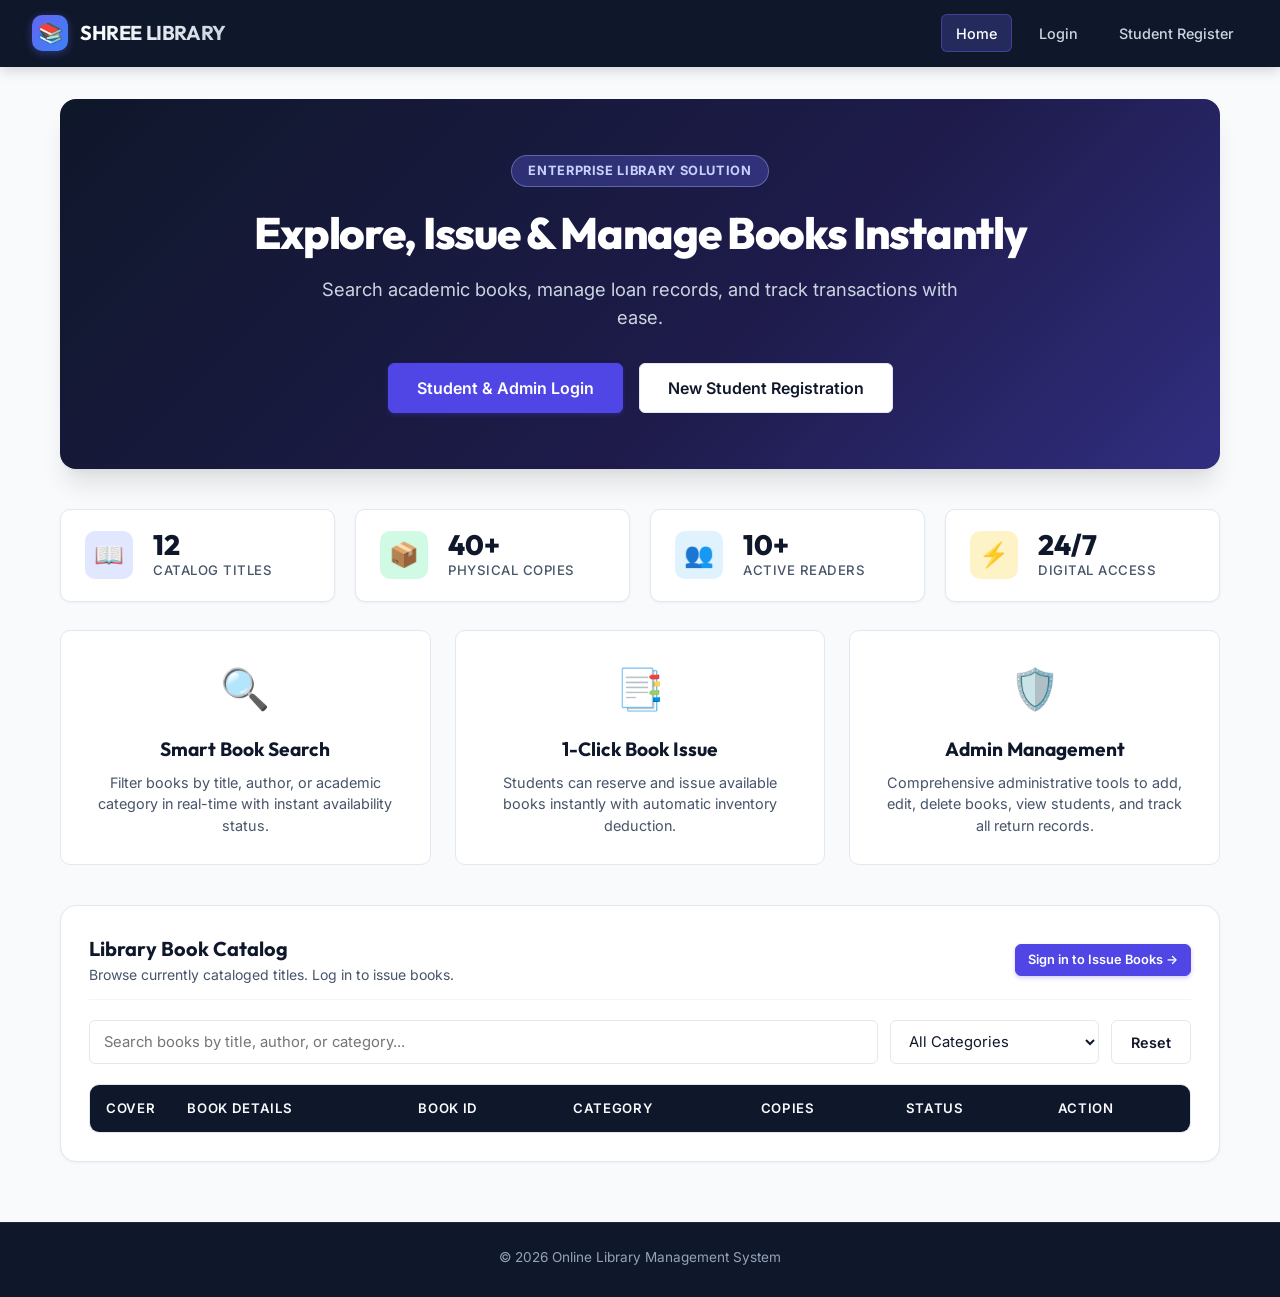
==== commit fc1f2a24: "Update library management system pages" ====
--- a/library/src/main/resources/static/index.html
+++ b/library/src/main/resources/static/index.html
@@ -12,7 +12,6 @@
         <div class="brand-icon">📚</div>
         <div class="brand-text">
             <h1> SHREE LIBRARY </h1>
-            <span>Students Academic Portal</span>
         </div>
     </a>
     <nav>
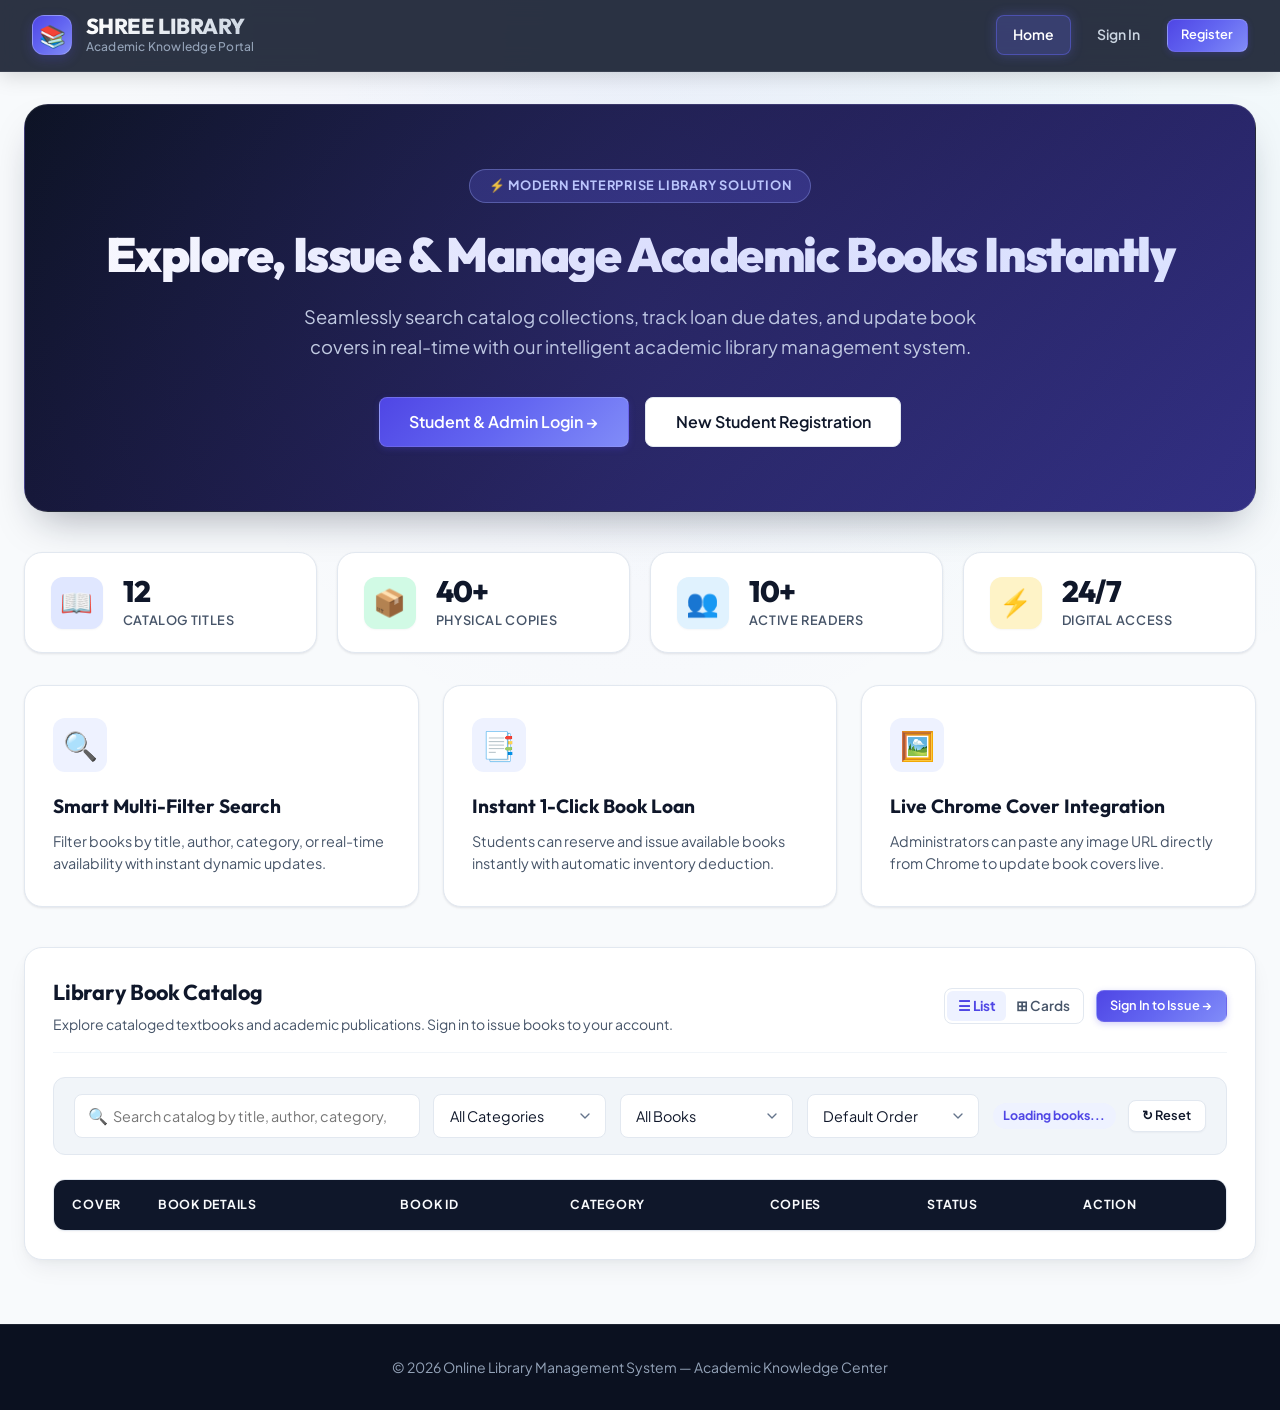
==== commit e0457d69: "changes by Mayur" ====
--- a/library/src/main/resources/static/index.html
+++ b/library/src/main/resources/static/index.html
@@ -3,7 +3,7 @@
 <head>
     <meta charset="UTF-8">
     <meta name="viewport" content="width=device-width, initial-scale=1.0">
-    <title>Online Library Management System | Academic Portal</title>
+    <title>SHREE LIBRARY | Academic Knowledge Portal</title>
     <link rel="stylesheet" href="css/style.css">
 </head>
 <body onload="loadPublicCatalog()">
@@ -11,25 +11,28 @@
     <a href="index.html" class="brand">
         <div class="brand-icon">📚</div>
         <div class="brand-text">
-            <h1> SHREE LIBRARY </h1>
+            <h1>SHREE LIBRARY</h1>
+            <span>Academic Knowledge Portal</span>
         </div>
     </a>
     <nav>
         <a href="index.html" class="active">Home</a>
-        <a href="login.html">Login</a>
-        <a href="register.html">Student Register</a>
+        <a href="login.html">Sign In</a>
+        <a href="register.html" class="btn btn-primary btn-sm" style="color:#ffffff;">Register</a>
     </nav>
 </header>
 
 <div class="container">
     <!-- Hero Banner -->
     <div class="hero">
-        <span class="hero-badge">Enterprise Library Solution</span>
-        <h2>Explore, Issue & Manage Books Instantly</h2>
-        <p> Search academic books, manage loan records, and track transactions with ease.</p>
+        <span class="hero-badge">⚡ Modern Enterprise Library Solution</span>
+        <h2>Explore, Issue & Manage Academic Books Instantly</h2>
+        <p>
+            Seamlessly search catalog collections, track loan due dates, and update book covers in real-time with our intelligent academic library management system.
+        </p>
         <div class="hero-actions">
-            <a href="login.html" class="btn btn-primary" style="padding:0.75rem 1.75rem;font-size:1rem;">Student & Admin Login</a>
-            <a href="register.html" class="btn btn-secondary" style="padding:0.75rem 1.75rem;font-size:1rem;">New Student Registration</a>
+            <a href="login.html" class="btn btn-primary" style="padding:0.8rem 1.85rem;font-size:1rem;">Student & Admin Login →</a>
+            <a href="register.html" class="btn btn-secondary" style="padding:0.8rem 1.85rem;font-size:1rem;">New Student Registration</a>
         </div>
     </div>
 
@@ -69,18 +72,18 @@
     <div class="features-grid">
         <div class="feature-card">
             <div class="feature-icon">🔍</div>
-            <h3>Smart Book Search</h3>
-            <p>Filter books by title, author, or academic category in real-time with instant availability status.</p>
+            <h3>Smart Multi-Filter Search</h3>
+            <p>Filter books by title, author, category, or real-time availability with instant dynamic updates.</p>
         </div>
         <div class="feature-card">
             <div class="feature-icon">📑</div>
-            <h3>1-Click Book Issue</h3>
+            <h3>Instant 1-Click Book Loan</h3>
             <p>Students can reserve and issue available books instantly with automatic inventory deduction.</p>
         </div>
         <div class="feature-card">
-            <div class="feature-icon">🛡️</div>
-            <h3>Admin Management</h3>
-            <p>Comprehensive administrative tools to add, edit, delete books, view students, and track all return records.</p>
+            <div class="feature-icon">🖼️</div>
+            <h3>Live Chrome Cover Integration</h3>
+            <p>Administrators can paste any image URL directly from Chrome to update book covers live.</p>
         </div>
     </div>
 
@@ -89,29 +92,58 @@
         <div class="card-header">
             <div>
                 <h3 class="card-title">Library Book Catalog</h3>
-                <p style="color:var(--text-secondary);font-size:0.875rem;">Browse currently cataloged titles. Log in to issue books.</p>
+                <p style="color:var(--text-secondary);font-size:0.875rem;margin-top:0.25rem;">
+                    Explore cataloged textbooks and academic publications. Sign in to issue books to your account.
+                </p>
             </div>
-            <div>
-                <a href="login.html" class="btn btn-primary btn-sm">Sign in to Issue Books →</a>
+            <div style="display:flex;align-items:center;gap:0.75rem;">
+                <!-- View Mode Switcher -->
+                <div class="view-toggle-group">
+                    <button class="view-toggle-btn public-view-btn active" data-mode="table" onclick="setPublicCatalogView('table')" title="Table View">☰ List</button>
+                    <button class="view-toggle-btn public-view-btn" data-mode="grid" onclick="setPublicCatalogView('grid')" title="Card Grid View">⊞ Cards</button>
+                </div>
+                <a href="login.html" class="btn btn-primary btn-sm">Sign In to Issue →</a>
             </div>
         </div>
 
+        <!-- Filter Command Bar -->
         <div class="search-bar">
-            <input type="text" id="catalogSearch" class="form-control" placeholder="Search books by title, author, or category..." onkeyup="filterPublicCatalog()">
-            <select id="catalogCategory" class="form-control" onchange="filterPublicCatalog()">
-                <option value="">All Categories</option>
-                <option value="Software Engineering">Software Engineering</option>
-                <option value="Computer Science">Computer Science</option>
-                <option value="Programming">Programming</option>
-                <option value="Web Development">Web Development</option>
-                <option value="Database Systems">Database Systems</option>
-                <option value="AI & Machine Learning">AI & Machine Learning</option>
-                <option value="Mathematics">Mathematics</option>
-            </select>
-            <button class="btn btn-secondary" onclick="document.getElementById('catalogSearch').value='';document.getElementById('catalogCategory').value='';filterPublicCatalog();">Reset</button>
+            <div class="filter-input-wrap">
+                <span class="filter-search-icon">🔍</span>
+                <input type="text" id="catalogSearch" class="form-control" placeholder="Search catalog by title, author, category, or ISBN..." oninput="filterPublicCatalog()">
+                <button id="catalogSearchClear" class="filter-clear-btn" onclick="document.getElementById('catalogSearch').value='';filterPublicCatalog();">✕</button>
+            </div>
+
+            <div class="filter-select-wrap">
+                <select id="catalogCategory" class="form-control" onchange="filterPublicCatalog()">
+                    <option value="">All Categories</option>
+                </select>
+            </div>
+
+            <div class="filter-select-wrap">
+                <select id="catalogAvailFilter" class="form-control" onchange="filterPublicCatalog()">
+                    <option value="all">All Books</option>
+                    <option value="available">In Stock Only</option>
+                    <option value="unavailable">Out of Stock</option>
+                </select>
+            </div>
+
+            <div class="filter-select-wrap">
+                <select id="catalogSort" class="form-control" onchange="filterPublicCatalog()">
+                    <option value="default">Default Order</option>
+                    <option value="title_asc">Title (A to Z)</option>
+                    <option value="copies_desc">Most Copies Available</option>
+                </select>
+            </div>
+
+            <div class="filter-results-info">
+                <span id="catalogResultsCount" class="filter-count-badge">Loading books...</span>
+                <button class="btn btn-secondary btn-sm" onclick="resetPublicCatalogFilters()">↻ Reset</button>
+            </div>
         </div>
 
-        <div class="table-responsive">
+        <!-- Table View Wrap -->
+        <div id="publicCatalogTableWrap" class="table-responsive">
             <table>
                 <thead>
                 <tr>
@@ -127,6 +159,9 @@
                 <tbody id="publicBooksTbody"></tbody>
             </table>
         </div>
+
+        <!-- Card Grid View Container -->
+        <div id="publicBooksGrid" style="display:none;"></div>
     </div>
 </div>
 
@@ -137,18 +172,13 @@
             <h3 id="bookDetailsHeader">Book Catalog Details</h3>
             <button class="modal-close" onclick="closeModal('bookDetailsModal')">✕</button>
         </div>
-        <div class="modal-body" id="bookDetailsBody">
-            <!-- Populated dynamically via JS -->
-        </div>
-        <div class="modal-footer" id="bookDetailsFooter">
-            <button type="button" class="btn btn-secondary" onclick="closeModal('bookDetailsModal')">Close</button>
-        </div>
+        <div class="modal-body" id="bookDetailsBody"></div>
+        <div class="modal-footer" id="bookDetailsFooter"></div>
     </div>
 </div>
 
 <footer>
-    <p>© 2026 Online Library Management System </p>
-    <p style="margin-top:0.3rem;"></p>
+    <p>© 2026 Online Library Management System — Academic Knowledge Center</p>
 </footer>
 
 <script src="js/script.js"></script>
--- a/library/src/main/resources/static/css/style.css
+++ b/library/src/main/resources/static/css/style.css
@@ -1,42 +1,86 @@
 /* ====================================================================
-   ONLINE LIBRARY MANAGEMENT SYSTEM - STYLING & DESIGN SYSTEM
-   Modern UI: Glassmorphism, Google Fonts, Indigo & Emerald Accent Palette
+   SHREE LIBRARY - ADVANCED ENTERPRISE DESIGN SYSTEM
+   Modern Aesthetic: Glassmorphism, Gradient Accents, Dynamic Controls,
+   Micro-animations, Executive Dashboard & Universal Responsive Layout
    ==================================================================== */
 
-@import url('https://fonts.googleapis.com/css2?family=Inter:wght@300;400;500;600;700&family=Outfit:wght@500;600;700;800&display=swap');
+@import url('https://fonts.googleapis.com/css2?family=Plus+Jakarta+Sans:wght@300;400;500;600;700;800&family=Outfit:wght@500;600;700;800;900&display=swap');
 
 :root {
+    /* Brand & Accent Tokens */
     --primary: #4f46e5;
     --primary-hover: #4338ca;
-    --primary-light: #e0e7ff;
+    --primary-active: #3730a3;
+    --primary-light: #eef2ff;
+    --primary-glow: rgba(79, 70, 229, 0.25);
+    --primary-gradient: linear-gradient(135deg, #4f46e5 0%, #6366f1 50%, #818cf8 100%);
+    
     --accent: #06b6d4;
+    --accent-light: #ecfeff;
+    --accent-glow: rgba(6, 182, 212, 0.2);
+
     --success: #10b981;
-    --success-light: #d1fae5;
+    --success-hover: #059669;
+    --success-light: #ecfdf5;
+    --success-border: #a7f3d0;
+    --success-text: #047857;
+
     --warning: #f59e0b;
-    --warning-light: #fef3c7;
-    --danger: #ef4444;
-    --danger-light: #fee2e2;
+    --warning-hover: #d97706;
+    --warning-light: #fffbeb;
+    --warning-border: #fde68a;
+    --warning-text: #b45309;
+
+    --danger: #f43f5e;
+    --danger-hover: #e11d48;
+    --danger-light: #fff1f2;
+    --danger-border: #fecdd3;
+    --danger-text: #be123c;
+
+    /* Surface & Background */
     --bg-main: #f8fafc;
+    --bg-alt: #f1f5f9;
     --surface: #ffffff;
-    --surface-glass: rgba(255, 255, 255, 0.92);
+    --surface-glass: rgba(255, 255, 255, 0.85);
+    --surface-glass-dark: rgba(15, 23, 42, 0.88);
+    --surface-card-hover: #ffffff;
+
+    /* Borders & Dividers */
     --border: #e2e8f0;
-    --border-subtle: #f1f5f9;
+    --border-light: #f1f5f9;
+    --border-hover: #cbd5e1;
+    --border-focus: #818cf8;
+
+    /* Typography */
     --text-primary: #0f172a;
     --text-secondary: #475569;
     --text-muted: #94a3b8;
-    --shadow-sm: 0 1px 3px rgba(0,0,0,0.05);
-    --shadow-md: 0 4px 6px -1px rgba(0,0,0,0.08), 0 2px 4px -2px rgba(0,0,0,0.05);
-    --shadow-lg: 0 10px 15px -3px rgba(0,0,0,0.08), 0 4px 6px -4px rgba(0,0,0,0.05);
-    --shadow-xl: 0 20px 25px -5px rgba(0,0,0,0.1), 0 8px 10px -6px rgba(0,0,0,0.05);
-    --radius-sm: 6px;
-    --radius-md: 10px;
-    --radius-lg: 16px;
+    --text-inverse: #ffffff;
+    --font-heading: 'Outfit', -apple-system, BlinkMacSystemFont, 'Segoe UI', Roboto, sans-serif;
+    --font-sans: 'Plus Jakarta Sans', -apple-system, BlinkMacSystemFont, 'Segoe UI', Roboto, sans-serif;
+
+    /* Shadows & Elevation */
+    --shadow-xs: 0 1px 2px rgba(15, 23, 42, 0.04);
+    --shadow-sm: 0 1px 3px rgba(15, 23, 42, 0.06), 0 1px 2px rgba(15, 23, 42, 0.04);
+    --shadow-md: 0 4px 6px -1px rgba(15, 23, 42, 0.07), 0 2px 4px -2px rgba(15, 23, 42, 0.05);
+    --shadow-lg: 0 10px 15px -3px rgba(15, 23, 42, 0.08), 0 4px 6px -4px rgba(15, 23, 42, 0.04);
+    --shadow-xl: 0 20px 25px -5px rgba(15, 23, 42, 0.1), 0 8px 10px -6px rgba(15, 23, 42, 0.05);
+    --shadow-card: 0 2px 8px -2px rgba(15, 23, 42, 0.05), 0 12px 24px -6px rgba(15, 23, 42, 0.07);
+    --shadow-cover: 0 6px 14px -3px rgba(15, 23, 42, 0.18), 0 3px 6px -2px rgba(15, 23, 42, 0.12);
+
+    /* Radii */
+    --radius-sm: 8px;
+    --radius-md: 12px;
+    --radius-lg: 18px;
+    --radius-xl: 24px;
     --radius-full: 9999px;
-    --font-heading: 'Outfit', -apple-system, BlinkMacSystemFont, sans-serif;
-    --font-sans: 'Inter', -apple-system, BlinkMacSystemFont, sans-serif;
+
+    /* Transitions */
     --transition: all 0.2s cubic-bezier(0.4, 0, 0.2, 1);
-}
-
+    --transition-smooth: all 0.3s cubic-bezier(0.16, 1, 0.3, 1);
+}
+
+/* ---------------- Reset & Base ---------------- */
 * {
     margin: 0;
     padding: 0;
@@ -45,120 +89,157 @@
 
 body {
     background-color: var(--bg-main);
+    background-image: 
+        radial-gradient(ellipse at 50% 0%, rgba(99, 102, 241, 0.06) 0%, transparent 60%),
+        radial-gradient(ellipse at 80% 20%, rgba(6, 182, 212, 0.04) 0%, transparent 50%);
+    background-attachment: fixed;
     color: var(--text-primary);
     font-family: var(--font-sans);
-    line-height: 1.5;
+    line-height: 1.55;
     min-height: 100vh;
     display: flex;
     flex-direction: column;
-}
-
-/* ---------------- Navbar ---------------- */
+    -webkit-font-smoothing: antialiased;
+    -moz-osx-font-smoothing: grayscale;
+}
+
+/* ---------------- Modern Header & Navigation ---------------- */
 header {
-    background: #0f172a;
+    background: var(--surface-glass-dark);
+    backdrop-filter: blur(14px);
+    -webkit-backdrop-filter: blur(14px);
+    border-bottom: 1px solid rgba(255, 255, 255, 0.08);
     color: #ffffff;
-    padding: 0.9rem 2rem;
+    padding: 0.85rem 2rem;
     display: flex;
     justify-content: space-between;
     align-items: center;
     position: sticky;
     top: 0;
-    z-index: 50;
-    box-shadow: 0 4px 12px rgba(0,0,0,0.15);
+    z-index: 100;
+    box-shadow: 0 4px 20px rgba(0, 0, 0, 0.15);
 }
 
 .brand {
     display: flex;
     align-items: center;
-    gap: 0.75rem;
+    gap: 0.85rem;
     text-decoration: none;
     color: #ffffff;
+    transition: var(--transition);
+}
+
+.brand:hover {
+    transform: translateY(-1px);
 }
 
 .brand-icon {
-    width: 36px;
-    height: 36px;
-    background: linear-gradient(135deg, #6366f1, #3b82f6);
+    width: 40px;
+    height: 40px;
+    background: var(--primary-gradient);
     border-radius: var(--radius-md);
     display: flex;
     align-items: center;
     justify-content: center;
-    font-size: 1.25rem;
-    font-weight: 700;
-    box-shadow: 0 2px 8px rgba(99,102,241,0.4);
+    font-size: 1.35rem;
+    box-shadow: 0 4px 12px var(--primary-glow);
+    border: 1px solid rgba(255, 255, 255, 0.2);
+    flex-shrink: 0;
 }
 
 .brand-text h1 {
     font-family: var(--font-heading);
-    font-size: 1.25rem;
-    font-weight: 700;
+    font-size: 1.35rem;
+    font-weight: 800;
     letter-spacing: -0.02em;
-    background: linear-gradient(to right, #ffffff, #cbd5e1);
+    background: linear-gradient(120deg, #ffffff 0%, #cbd5e1 100%);
     -webkit-background-clip: text;
     -webkit-text-fill-color: transparent;
+    line-height: 1.15;
 }
 
 .brand-text span {
     font-size: 0.75rem;
     color: #94a3b8;
     display: block;
-    line-height: 1;
+    font-weight: 500;
+    letter-spacing: 0.02em;
 }
 
 nav {
     display: flex;
     align-items: center;
-    gap: 0.75rem;
+    gap: 0.6rem;
 }
 
 nav a, nav button {
     color: #cbd5e1;
     text-decoration: none;
-    font-weight: 500;
-    font-size: 0.9rem;
-    padding: 0.45rem 0.9rem;
+    font-weight: 600;
+    font-size: 0.875rem;
+    padding: 0.5rem 1rem;
     border-radius: var(--radius-sm);
     transition: var(--transition);
     display: inline-flex;
     align-items: center;
     gap: 0.4rem;
+    border: 1px solid transparent;
 }
 
 nav a:hover {
     color: #ffffff;
-    background: rgba(255,255,255,0.08);
+    background: rgba(255, 255, 255, 0.08);
+    border-color: rgba(255, 255, 255, 0.1);
 }
 
 nav a.active {
     color: #ffffff;
-    background: rgba(99,102,241,0.25);
-    border: 1px solid rgba(99,102,241,0.4);
+    background: rgba(99, 102, 241, 0.25);
+    border-color: rgba(99, 102, 241, 0.5);
+    box-shadow: 0 0 12px rgba(99, 102, 241, 0.3);
 }
 
 .nav-user {
     display: flex;
     align-items: center;
-    gap: 0.6rem;
-    padding-left: 0.75rem;
-    border-left: 1px solid #334155;
+    gap: 0.75rem;
+    padding-left: 0.85rem;
+    border-left: 1px solid rgba(255, 255, 255, 0.12);
     margin-left: 0.5rem;
 }
 
 .user-badge {
-    background: rgba(255,255,255,0.1);
-    padding: 0.25rem 0.6rem;
+    background: rgba(255, 255, 255, 0.08);
+    border: 1px solid rgba(255, 255, 255, 0.14);
+    padding: 0.35rem 0.85rem;
     border-radius: var(--radius-full);
-    font-size: 0.8rem;
+    font-size: 0.825rem;
     font-weight: 600;
-    color: #93c5fd;
+    color: #e2e8f0;
+    display: inline-flex;
+    align-items: center;
+    gap: 0.45rem;
+}
+
+.user-avatar-circle {
+    width: 24px;
+    height: 24px;
+    border-radius: var(--radius-full);
+    background: var(--primary-gradient);
+    display: inline-flex;
+    align-items: center;
+    justify-content: center;
+    font-size: 0.75rem;
+    font-weight: 700;
+    color: #ffffff;
 }
 
 /* ---------------- Layout & Containers ---------------- */
 .container {
-    max-width: 1200px;
+    max-width: 1280px;
     width: 100%;
     margin: 2rem auto;
-    padding: 0 1.25rem;
+    padding: 0 1.5rem;
     flex: 1;
 }
 
@@ -167,111 +248,144 @@
     border: 1px solid var(--border);
     border-radius: var(--radius-lg);
     padding: 1.75rem;
-    box-shadow: var(--shadow-sm);
-    margin-bottom: 1.75rem;
+    box-shadow: var(--shadow-card);
+    margin-bottom: 2rem;
     transition: var(--transition);
+    position: relative;
+}
+
+.card:hover {
+    border-color: var(--border-hover);
 }
 
 .card-header {
     display: flex;
     justify-content: space-between;
     align-items: center;
-    margin-bottom: 1.25rem;
-    padding-bottom: 0.85rem;
-    border-bottom: 1px solid var(--border-subtle);
+    margin-bottom: 1.5rem;
+    padding-bottom: 1rem;
+    border-bottom: 1px solid var(--border-light);
+    gap: 1rem;
+    flex-wrap: wrap;
 }
 
 .card-title {
     font-family: var(--font-heading);
-    font-size: 1.25rem;
+    font-size: 1.35rem;
     font-weight: 700;
     color: var(--text-primary);
+    letter-spacing: -0.01em;
 }
 
 /* ---------------- KPI & Stats Cards ---------------- */
 .stats-grid {
     display: grid;
-    grid-template-columns: repeat(auto-fit, minmax(220px, 1fr));
+    grid-template-columns: repeat(auto-fit, minmax(240px, 1fr));
     gap: 1.25rem;
-    margin-bottom: 1.75rem;
+    margin-bottom: 2rem;
 }
 
 .stat-card {
     background: var(--surface);
     border: 1px solid var(--border);
+    border-radius: var(--radius-lg);
+    padding: 1.35rem 1.6rem;
+    box-shadow: var(--shadow-sm);
+    display: flex;
+    align-items: center;
+    gap: 1.25rem;
+    transition: var(--transition-smooth);
+    position: relative;
+    overflow: hidden;
+}
+
+.stat-card::before {
+    content: '';
+    position: absolute;
+    top: 0;
+    left: 0;
+    width: 4px;
+    height: 100%;
+    background: transparent;
+    transition: var(--transition);
+}
+
+.stat-card:hover {
+    transform: translateY(-4px);
+    box-shadow: var(--shadow-lg);
+    border-color: var(--border-hover);
+}
+
+.stat-card:hover::before {
+    background: var(--primary);
+}
+
+.stat-icon {
+    width: 52px;
+    height: 52px;
     border-radius: var(--radius-md);
-    padding: 1.25rem 1.5rem;
-    box-shadow: var(--shadow-sm);
-    display: flex;
-    align-items: center;
-    gap: 1.25rem;
-    transition: var(--transition);
-}
-
-.stat-card:hover {
-    transform: translateY(-2px);
-    box-shadow: var(--shadow-md);
-}
-
-.stat-icon {
-    width: 48px;
-    height: 48px;
-    border-radius: var(--radius-md);
     display: flex;
     align-items: center;
     justify-content: center;
-    font-size: 1.5rem;
+    font-size: 1.65rem;
+    flex-shrink: 0;
+    box-shadow: var(--shadow-xs);
 }
 
 .stat-icon.indigo { background: #e0e7ff; color: #4338ca; }
 .stat-icon.emerald { background: #d1fae5; color: #047857; }
 .stat-icon.amber { background: #fef3c7; color: #b45309; }
 .stat-icon.sky { background: #e0f2fe; color: #0369a1; }
+.stat-icon.rose { background: #ffe4e6; color: #be123c; }
 
 .stat-info .stat-number {
     font-family: var(--font-heading);
-    font-size: 1.75rem;
+    font-size: 1.85rem;
     font-weight: 800;
     color: var(--text-primary);
     line-height: 1.1;
+    letter-spacing: -0.02em;
 }
 
 .stat-info .stat-label {
-    font-size: 0.825rem;
+    font-size: 0.8rem;
     color: var(--text-secondary);
-    font-weight: 500;
+    font-weight: 600;
     text-transform: uppercase;
-    letter-spacing: 0.04em;
-}
-
-/* ---------------- Buttons ---------------- */
+    letter-spacing: 0.05em;
+    margin-top: 0.2rem;
+}
+
+/* ---------------- Buttons & Action Triggers ---------------- */
 .btn, button {
     display: inline-flex;
     align-items: center;
     justify-content: center;
     gap: 0.5rem;
     font-family: var(--font-sans);
-    font-size: 0.9rem;
+    font-size: 0.875rem;
     font-weight: 600;
-    padding: 0.6rem 1.2rem;
+    padding: 0.65rem 1.25rem;
     border-radius: var(--radius-sm);
     border: 1px solid transparent;
     cursor: pointer;
     transition: var(--transition);
     text-decoration: none;
+    line-height: 1.4;
+    user-select: none;
+    white-space: nowrap;
 }
 
 .btn-primary, button[type="submit"] {
-    background: var(--primary);
+    background: var(--primary-gradient);
     color: #ffffff;
-    border-color: var(--primary);
-    box-shadow: 0 2px 4px rgba(79,70,229,0.25);
+    box-shadow: 0 2px 6px var(--primary-glow);
+    border: 1px solid rgba(255, 255, 255, 0.15);
 }
 
 .btn-primary:hover, button[type="submit"]:hover {
-    background: var(--primary-hover);
-    border-color: var(--primary-hover);
-    box-shadow: 0 4px 8px rgba(79,70,229,0.3);
+    background: linear-gradient(135deg, #4338ca 0%, #4f46e5 100%);
+    box-shadow: 0 4px 14px var(--primary-glow);
     transform: translateY(-1px);
 }
 
@@ -279,89 +393,236 @@
     background: #ffffff;
     color: var(--text-primary);
     border-color: var(--border);
+    box-shadow: var(--shadow-xs);
 }
 
 .btn-secondary:hover {
-    background: #f1f5f9;
-    border-color: #cbd5e1;
+    background: #f8fafc;
+    border-color: var(--border-hover);
+    color: var(--primary);
+    transform: translateY(-1px);
 }
 
 .btn-success {
-    background: var(--success);
+    background: linear-gradient(135deg, #10b981 0%, #059669 100%);
     color: #ffffff;
-    border-color: var(--success);
+    box-shadow: 0 2px 6px rgba(16, 185, 129, 0.25);
 }
 .btn-success:hover {
     background: #059669;
+    box-shadow: 0 4px 12px rgba(16, 185, 129, 0.35);
+    transform: translateY(-1px);
 }
 
 .btn-danger {
-    background: var(--danger);
+    background: linear-gradient(135deg, #f43f5e 0%, #e11d48 100%);
     color: #ffffff;
-    border-color: var(--danger);
+    box-shadow: 0 2px 6px rgba(244, 63, 94, 0.25);
 }
 .btn-danger:hover {
-    background: #dc2626;
+    background: #e11d48;
+    box-shadow: 0 4px 12px rgba(244, 63, 94, 0.35);
+    transform: translateY(-1px);
 }
 
 .btn-sm {
-    padding: 0.35rem 0.75rem;
+    padding: 0.4rem 0.85rem;
     font-size: 0.8rem;
     border-radius: var(--radius-sm);
 }
 
-/* ---------------- Forms & Inputs ---------------- */
+.btn-icon {
+    width: 34px;
+    height: 34px;
+    padding: 0;
+    border-radius: var(--radius-sm);
+    display: inline-flex;
+    align-items: center;
+    justify-content: center;
+}
+
+/* ---------------- Enhanced Filter Bar & Command Controls ---------------- */
+.search-bar {
+    display: flex;
+    gap: 0.85rem;
+    margin-bottom: 1.5rem;
+    flex-wrap: wrap;
+    background: var(--bg-alt);
+    padding: 1rem 1.25rem;
+    border-radius: var(--radius-md);
+    border: 1px solid var(--border);
+    align-items: center;
+}
+
+.filter-input-wrap {
+    position: relative;
+    flex: 2;
+    min-width: 240px;
+    display: flex;
+    align-items: center;
+}
+
+.filter-search-icon {
+    position: absolute;
+    left: 0.85rem;
+    color: var(--text-muted);
+    font-size: 1rem;
+    pointer-events: none;
+    line-height: 1;
+}
+
+.filter-input-wrap input {
+    padding-left: 2.35rem !important;
+    padding-right: 2rem !important;
+    width: 100%;
+}
+
+.filter-clear-btn {
+    position: absolute;
+    right: 0.65rem;
+    background: none;
+    border: none;
+    color: var(--text-muted);
+    font-size: 0.9rem;
+    cursor: pointer;
+    padding: 0.2rem;
+    line-height: 1;
+    display: none;
+}
+
+.filter-clear-btn:hover {
+    color: var(--text-primary);
+}
+
+.filter-select-wrap {
+    flex: 1;
+    min-width: 160px;
+}
+
+.filter-results-info {
+    display: flex;
+    align-items: center;
+    gap: 0.75rem;
+    font-size: 0.85rem;
+    color: var(--text-secondary);
+    font-weight: 600;
+    margin-left: auto;
+}
+
+.filter-count-badge {
+    background: var(--primary-light);
+    color: var(--primary);
+    padding: 0.2rem 0.65rem;
+    border-radius: var(--radius-full);
+    font-size: 0.775rem;
+    font-weight: 700;
+}
+
+/* Quick Filter Pills */
+.filter-pills-row {
+    display: flex;
+    gap: 0.5rem;
+    margin-bottom: 1.25rem;
+    flex-wrap: wrap;
+    align-items: center;
+}
+
+.filter-pill {
+    background: #ffffff;
+    border: 1px solid var(--border);
+    border-radius: var(--radius-full);
+    padding: 0.35rem 0.9rem;
+    font-size: 0.8rem;
+    font-weight: 600;
+    color: var(--text-secondary);
+    cursor: pointer;
+    transition: var(--transition);
+}
+
+.filter-pill:hover {
+    border-color: var(--primary);
+    color: var(--primary);
+}
+
+.filter-pill.active {
+    background: var(--primary);
+    border-color: var(--primary);
+    color: #ffffff;
+    box-shadow: 0 2px 6px var(--primary-glow);
+}
+
+/* View Mode Switcher (Grid vs Table) */
+.view-toggle-group {
+    display: inline-flex;
+    background: #ffffff;
+    border: 1px solid var(--border);
+    border-radius: var(--radius-sm);
+    padding: 2px;
+}
+
+.view-toggle-btn {
+    padding: 0.35rem 0.65rem;
+    border: none;
+    background: transparent;
+    border-radius: 6px;
+    font-size: 0.85rem;
+    color: var(--text-secondary);
+    cursor: pointer;
+    transition: var(--transition);
+}
+
+.view-toggle-btn.active {
+    background: var(--primary-light);
+    color: var(--primary);
+    font-weight: 700;
+}
+
+/* ---------------- Form Elements ---------------- */
 .form-group {
-    margin-bottom: 1.15rem;
+    margin-bottom: 1.25rem;
 }
 
 .form-group label {
     display: block;
-    margin-bottom: 0.4rem;
+    margin-bottom: 0.45rem;
     font-weight: 600;
     font-size: 0.875rem;
     color: var(--text-primary);
 }
 
-.form-control, input[type="text"], input[type="email"], input[type="password"], input[type="number"], select {
+.form-control, input[type="text"], input[type="email"], input[type="password"], input[type="number"], select, textarea {
     width: 100%;
-    padding: 0.7rem 0.9rem;
+    padding: 0.7rem 0.95rem;
     border: 1.5px solid var(--border);
     border-radius: var(--radius-sm);
     font-family: var(--font-sans);
-    font-size: 0.925rem;
+    font-size: 0.9rem;
     color: var(--text-primary);
     background-color: #ffffff;
     transition: var(--transition);
-}
-
-.form-control:focus, input:focus, select:focus {
+    line-height: 1.4;
+}
+
+.form-control:focus, input:focus, select:focus, textarea:focus {
     outline: none;
     border-color: var(--primary);
-    box-shadow: 0 0 0 3px rgba(79,70,229,0.15);
-}
-
-.form-row {
-    display: grid;
-    grid-template-columns: repeat(auto-fit, minmax(200px, 1fr));
-    gap: 1rem;
-}
-
-.search-bar {
-    display: flex;
-    gap: 0.75rem;
-    margin-bottom: 1.25rem;
-    flex-wrap: wrap;
-}
-
-.search-bar input {
-    flex: 1;
-    min-width: 240px;
-}
-
-.search-bar select {
-    width: auto;
-    min-width: 180px;
+    box-shadow: 0 0 0 3px var(--primary-glow);
+    background-color: #ffffff;
+}
+
+textarea.form-control {
+    resize: vertical;
+    min-height: 80px;
+}
+
+select.form-control {
+    background-image: url("data:image/svg+xml;charset=UTF-8,%3csvg xmlns='http://www.w3.org/2000/svg' viewBox='0 0 24 24' fill='none' stroke='%2364748b' stroke-width='2' stroke-linecap='round' stroke-linejoin='round'%3e%3cpolyline points='6 9 12 15 18 9'%3e%3c/polyline%3e%3c/svg%3e");
+    background-repeat: no-repeat;
+    background-position: right 0.75rem center;
+    background-size: 1rem;
+    padding-right: 2.25rem;
+    appearance: none;
+    -webkit-appearance: none;
 }
 
 /* ---------------- Tables ---------------- */
@@ -370,34 +631,40 @@
     border-radius: var(--radius-md);
     border: 1px solid var(--border);
     background: #ffffff;
+    box-shadow: var(--shadow-xs);
 }
 
 table {
     width: 100%;
-    border-collapse: collapse;
-    font-size: 0.9rem;
+    border-collapse: separate;
+    border-spacing: 0;
+    font-size: 0.885rem;
     text-align: left;
 }
 
 table th {
     background: #0f172a;
     color: #f8fafc;
-    font-weight: 600;
-    font-size: 0.825rem;
+    font-weight: 700;
+    font-size: 0.775rem;
     text-transform: uppercase;
-    letter-spacing: 0.05em;
-    padding: 0.85rem 1rem;
+    letter-spacing: 0.06em;
+    padding: 0.95rem 1.15rem;
     border: none;
+    position: sticky;
+    top: 0;
+    z-index: 10;
 }
 
 table td {
-    padding: 0.85rem 1rem;
-    border-bottom: 1px solid var(--border-subtle);
+    padding: 0.95rem 1.15rem;
+    border-bottom: 1px solid var(--border-light);
     color: var(--text-primary);
     vertical-align: middle;
-}
-
-table tbody tr:hover {
+    transition: background 0.15s ease;
+}
+
+table tbody tr:hover td {
     background-color: #f8fafc;
 }
 
@@ -405,41 +672,65 @@
     border-bottom: none;
 }
 
-/* ---------------- Status Badges ---------------- */
+/* ---------------- Status Badges with Pulse Dots ---------------- */
 .badge {
     display: inline-flex;
     align-items: center;
-    gap: 0.35rem;
-    padding: 0.25rem 0.65rem;
+    gap: 0.4rem;
+    padding: 0.3rem 0.75rem;
     font-size: 0.75rem;
     font-weight: 700;
     border-radius: var(--radius-full);
     text-transform: uppercase;
-    letter-spacing: 0.03em;
+    letter-spacing: 0.04em;
+    white-space: nowrap;
+    line-height: 1;
+}
+
+.badge::before {
+    content: '';
+    width: 6px;
+    height: 6px;
+    border-radius: var(--radius-full);
 }
 
 .badge-available {
-    background: #dcfce7;
-    color: #15803d;
-    border: 1px solid #bbf7d0;
+    background: var(--success-light);
+    color: var(--success-text);
+    border: 1px solid var(--success-border);
+}
+.badge-available::before {
+    background: var(--success);
+    box-shadow: 0 0 0 2px rgba(16, 185, 129, 0.2);
 }
 
 .badge-unavailable {
-    background: #fee2e2;
-    color: #b91c1c;
-    border: 1px solid #fecaca;
+    background: var(--danger-light);
+    color: var(--danger-text);
+    border: 1px solid var(--danger-border);
+}
+.badge-unavailable::before {
+    background: var(--danger);
+    box-shadow: 0 0 0 2px rgba(244, 63, 94, 0.2);
 }
 
 .badge-issued {
-    background: #fef3c7;
-    color: #b45309;
-    border: 1px solid #fde68a;
+    background: var(--warning-light);
+    color: var(--warning-text);
+    border: 1px solid var(--warning-border);
+}
+.badge-issued::before {
+    background: var(--warning);
+    box-shadow: 0 0 0 2px rgba(245, 158, 11, 0.2);
 }
 
 .badge-returned {
-    background: #e0e7ff;
-    color: #4338ca;
+    background: var(--primary-light);
+    color: var(--primary);
     border: 1px solid #c7d2fe;
+}
+.badge-returned::before {
+    background: var(--primary);
 }
 
 .badge-category {
@@ -447,17 +738,21 @@
     color: #475569;
     border: 1px solid #e2e8f0;
 }
-
-/* ---------------- Tabs ---------------- */
+.badge-category::before {
+    display: none;
+}
+
+/* ---------------- Modern Tabs ---------------- */
 .tabs {
     display: flex;
     gap: 0.5rem;
     border-bottom: 2px solid var(--border);
-    margin-bottom: 1.5rem;
+    margin-bottom: 1.75rem;
+    overflow-x: auto;
 }
 
 .tab-btn {
-    padding: 0.75rem 1.25rem;
+    padding: 0.85rem 1.35rem;
     background: none;
     border: none;
     font-family: var(--font-heading);
@@ -469,6 +764,7 @@
     transition: var(--transition);
     border-radius: 0;
     margin-bottom: -2px;
+    white-space: nowrap;
 }
 
 .tab-btn:hover {
@@ -484,6 +780,7 @@
     background: none;
     box-shadow: none;
     transform: none;
+    font-weight: 700;
 }
 
 .tab-pane {
@@ -492,12 +789,165 @@
 
 .tab-pane.active {
     display: block;
-    animation: fadeIn 0.25s ease-in-out;
+    animation: fadeIn 0.25s cubic-bezier(0.16, 1, 0.3, 1);
 }
 
 @keyframes fadeIn {
-    from { opacity: 0; transform: translateY(4px); }
+    from { opacity: 0; transform: translateY(6px); }
     to { opacity: 1; transform: translateY(0); }
+}
+
+/* ---------------- Book Cover Image Styling & Thumbs ---------------- */
+.book-cover-cell {
+    display: flex;
+    align-items: center;
+    gap: 0.85rem;
+}
+
+.book-thumb-wrapper {
+    position: relative;
+    width: 50px;
+    height: 70px;
+    flex-shrink: 0;
+    border-radius: var(--radius-sm);
+    overflow: hidden;
+    box-shadow: var(--shadow-cover);
+    background: #1e293b;
+    cursor: pointer;
+    transition: var(--transition-smooth);
+    border: 1px solid rgba(0, 0, 0, 0.08);
+}
+
+.book-thumb-wrapper:hover {
+    transform: translateY(-3px) scale(1.06);
+    box-shadow: 0 10px 20px -3px rgba(15, 23, 42, 0.25);
+    border-color: var(--primary);
+}
+
+.book-thumb-img {
+    width: 100%;
+    height: 100%;
+    object-fit: cover;
+    display: block;
+    background-color: #334155;
+}
+
+.book-info-col {
+    display: flex;
+    flex-direction: column;
+    gap: 0.25rem;
+    min-width: 0;
+}
+
+.book-title-link {
+    font-weight: 700;
+    color: var(--text-primary);
+    text-decoration: none;
+    cursor: pointer;
+    line-height: 1.3;
+    font-size: 0.925rem;
+    transition: color 0.15s ease;
+}
+
+.book-title-link:hover {
+    color: var(--primary);
+}
+
+.book-author-text {
+    font-size: 0.825rem;
+    color: var(--text-secondary);
+    font-weight: 500;
+}
+
+.book-isbn-tag {
+    font-size: 0.725rem;
+    color: var(--text-muted);
+    font-family: ui-monospace, SFMono-Regular, Menlo, Monaco, Consolas, monospace;
+}
+
+/* ---------------- Book Cards Grid View ---------------- */
+.books-grid-view {
+    display: grid;
+    grid-template-columns: repeat(auto-fill, minmax(240px, 1fr));
+    gap: 1.5rem;
+    margin-top: 1rem;
+}
+
+.book-catalog-card {
+    background: #ffffff;
+    border: 1px solid var(--border);
+    border-radius: var(--radius-lg);
+    overflow: hidden;
+    box-shadow: var(--shadow-sm);
+    transition: var(--transition-smooth);
+    display: flex;
+    flex-direction: column;
+}
+
+.book-catalog-card:hover {
+    transform: translateY(-5px);
+    box-shadow: var(--shadow-xl);
+    border-color: var(--border-hover);
+}
+
+.book-card-cover-wrap {
+    width: 100%;
+    height: 220px;
+    background: #0f172a;
+    position: relative;
+    overflow: hidden;
+    cursor: pointer;
+    display: flex;
+    align-items: center;
+    justify-content: center;
+}
+
+.book-card-cover-img {
+    width: 100%;
+    height: 100%;
+    object-fit: cover;
+    transition: transform 0.4s ease;
+}
+
+.book-catalog-card:hover .book-card-cover-img {
+    transform: scale(1.05);
+}
+
+.book-card-body {
+    padding: 1.25rem;
+    flex: 1;
+    display: flex;
+    flex-direction: column;
+}
+
+.book-card-title {
+    font-family: var(--font-heading);
+    font-size: 1.05rem;
+    font-weight: 700;
+    color: var(--text-primary);
+    line-height: 1.3;
+    margin-bottom: 0.25rem;
+    cursor: pointer;
+}
+
+.book-card-title:hover {
+    color: var(--primary);
+}
+
+.book-card-author {
+    font-size: 0.825rem;
+    color: var(--text-secondary);
+    margin-bottom: 0.75rem;
+}
+
+.book-card-footer {
+    margin-top: auto;
+    padding-top: 0.85rem;
+    border-top: 1px solid var(--border-light);
+    display: flex;
+    justify-content: space-between;
+    align-items: center;
+    gap: 0.5rem;
 }
 
 /* ---------------- Modals ---------------- */
@@ -507,70 +957,397 @@
     left: 0;
     right: 0;
     bottom: 0;
-    background: rgba(15, 23, 42, 0.6);
-    backdrop-filter: blur(4px);
+    background: rgba(15, 23, 42, 0.65);
+    backdrop-filter: blur(8px);
+    -webkit-backdrop-filter: blur(8px);
     display: none;
     align-items: center;
     justify-content: center;
     z-index: 1000;
-    padding: 1rem;
+    padding: 1.25rem;
 }
 
 .modal-overlay.open {
     display: flex;
-    animation: fadeIn 0.2s ease-out;
+    animation: modalBackdropFade 0.2s ease-out;
 }
 
 .modal-box {
     background: #ffffff;
-    border-radius: var(--radius-lg);
-    box-shadow: var(--shadow-xl);
+    border-radius: var(--radius-xl);
+    box-shadow: 0 25px 50px -12px rgba(15, 23, 42, 0.25);
     width: 100%;
-    max-width: 550px;
+    max-width: 580px;
     overflow: hidden;
     border: 1px solid var(--border);
+    animation: modalBoxPop 0.25s cubic-bezier(0.16, 1, 0.3, 1);
+    max-height: 90vh;
+    display: flex;
+    flex-direction: column;
+}
+
+@keyframes modalBackdropFade {
+    from { opacity: 0; }
+    to { opacity: 1; }
+}
+
+@keyframes modalBoxPop {
+    from { opacity: 0; transform: scale(0.95) translateY(10px); }
+    to { opacity: 1; transform: scale(1) translateY(0); }
 }
 
 .modal-header {
     background: #0f172a;
     color: #ffffff;
-    padding: 1.2rem 1.5rem;
+    padding: 1.25rem 1.75rem;
     display: flex;
     justify-content: space-between;
     align-items: center;
+    border-bottom: 1px solid rgba(255, 255, 255, 0.08);
 }
 
 .modal-header h3 {
     font-family: var(--font-heading);
-    font-size: 1.2rem;
+    font-size: 1.25rem;
     font-weight: 700;
+    letter-spacing: -0.01em;
 }
 
 .modal-close {
-    background: none;
+    background: rgba(255, 255, 255, 0.1);
     border: none;
-    color: #94a3b8;
-    font-size: 1.5rem;
-    line-height: 1;
+    color: #cbd5e1;
+    width: 32px;
+    height: 32px;
+    border-radius: var(--radius-full);
+    font-size: 1.1rem;
     cursor: pointer;
-    padding: 0;
+    display: flex;
+    align-items: center;
+    justify-content: center;
+    transition: var(--transition);
 }
 
 .modal-close:hover {
+    background: rgba(255, 255, 255, 0.2);
     color: #ffffff;
+    transform: rotate(90deg);
 }
 
 .modal-body {
-    padding: 1.5rem;
+    padding: 1.75rem;
+    overflow-y: auto;
 }
 
 .modal-footer {
-    padding: 1rem 1.5rem;
+    padding: 1.15rem 1.75rem;
     background: #f8fafc;
     border-top: 1px solid var(--border);
     display: flex;
     justify-content: flex-end;
     gap: 0.75rem;
+}
+
+/* ---------------- Enhanced Chrome Image URL Paste & Preview Controls ---------------- */
+.cover-input-group {
+    display: flex;
+    gap: 0.5rem;
+    align-items: stretch;
+}
+
+.cover-input-group input {
+    flex: 1;
+}
+
+.cover-paste-btn {
+    background: var(--bg-alt);
+    border: 1.5px solid var(--border);
+    border-radius: var(--radius-sm);
+    padding: 0 0.85rem;
+    font-size: 0.825rem;
+    font-weight: 600;
+    color: var(--text-secondary);
+    cursor: pointer;
+    transition: var(--transition);
+    white-space: nowrap;
+    display: inline-flex;
+    align-items: center;
+    gap: 0.35rem;
+}
+
+.cover-paste-btn:hover {
+    background: var(--primary-light);
+    color: var(--primary);
+    border-color: var(--primary);
+}
+
+.img-preview-container {
+    display: flex;
+    align-items: center;
+    gap: 1.25rem;
+    margin-top: 0.75rem;
+    padding: 0.85rem 1.15rem;
+    background: #f8fafc;
+    border: 1px solid var(--border);
+    border-radius: var(--radius-md);
+}
+
+.img-preview-box {
+    width: 58px;
+    height: 82px;
+    border-radius: var(--radius-sm);
+    overflow: hidden;
+    box-shadow: var(--shadow-cover);
+    background: #0f172a;
+    flex-shrink: 0;
+    border: 1px solid rgba(0, 0, 0, 0.1);
+    position: relative;
+}
+
+.img-preview-box img {
+    width: 100%;
+    height: 100%;
+    object-fit: cover;
+    display: block;
+}
+
+.img-preview-meta {
+    flex: 1;
+    display: flex;
+    flex-direction: column;
+    gap: 0.35rem;
+}
+
+.cover-status-badge {
+    display: inline-flex;
+    align-items: center;
+    gap: 0.35rem;
+    font-size: 0.775rem;
+    font-weight: 600;
+    padding: 0.2rem 0.55rem;
+    border-radius: var(--radius-full);
+    width: fit-content;
+}
+
+.cover-status-ok {
+    background: var(--success-light);
+    color: var(--success-text);
+}
+
+.cover-status-warn {
+    background: var(--warning-light);
+    color: var(--warning-text);
+}
+
+.quick-cover-suggestions {
+    display: flex;
+    gap: 0.4rem;
+    flex-wrap: wrap;
+    margin-top: 0.5rem;
+}
+
+.cover-suggestion-chip {
+    font-size: 0.75rem;
+    background: #ffffff;
+    border: 1px solid var(--border);
+    border-radius: var(--radius-full);
+    padding: 0.2rem 0.6rem;
+    color: var(--text-secondary);
+    cursor: pointer;
+    transition: var(--transition);
+}
+
+.cover-suggestion-chip:hover {
+    border-color: var(--primary);
+    color: var(--primary);
+    background: var(--primary-light);
+}
+
+/* ---------------- Book Details Modal Layout ---------------- */
+.book-details-modal .modal-box {
+    max-width: 740px;
+    width: 95%;
+}
+
+.book-details-layout {
+    display: flex;
+    gap: 2rem;
+    align-items: flex-start;
+}
+
+.book-details-cover-container {
+    flex-shrink: 0;
+    width: 220px;
+    position: relative;
+    border-radius: var(--radius-lg);
+    overflow: hidden;
+    box-shadow: 0 16px 32px rgba(15, 23, 42, 0.22), 0 4px 10px rgba(15, 23, 42, 0.12);
+    background: #0f172a;
+    border: 1px solid rgba(255, 255, 255, 0.1);
+}
+
+.book-details-cover-img {
+    width: 100%;
+    height: auto;
+    aspect-ratio: 240 / 340;
+    object-fit: cover;
+    display: block;
+}
+
+.book-details-content {
+    flex: 1;
+    display: flex;
+    flex-direction: column;
+    gap: 1.15rem;
+}
+
+.book-details-title {
+    font-family: var(--font-heading);
+    font-size: 1.55rem;
+    font-weight: 800;
+    color: var(--text-primary);
+    line-height: 1.25;
+    letter-spacing: -0.02em;
+}
+
+.book-details-author {
+    font-size: 0.95rem;
+    color: var(--text-secondary);
+    font-weight: 500;
+    margin-top: 0.25rem;
+}
+
+.book-details-meta-grid {
+    display: grid;
+    grid-template-columns: repeat(2, 1fr);
+    gap: 0.85rem;
+    background: #f8fafc;
+    border: 1px solid var(--border);
+    border-radius: var(--radius-md);
+    padding: 1rem;
+}
+
+.meta-item {
+    display: flex;
+    flex-direction: column;
+}
+
+.meta-item-label {
+    font-size: 0.725rem;
+    text-transform: uppercase;
+    letter-spacing: 0.05em;
+    color: var(--text-muted);
+    font-weight: 700;
+}
+
+.meta-item-value {
+    font-size: 0.95rem;
+    font-weight: 700;
+    color: var(--text-primary);
+    margin-top: 0.15rem;
+}
+
+.book-stock-meter {
+    background: #e2e8f0;
+    border-radius: var(--radius-full);
+    height: 8px;
+    overflow: hidden;
+    margin-top: 0.4rem;
+}
+
+.book-stock-fill {
+    height: 100%;
+    background: linear-gradient(90deg, #10b981, #06b6d4);
+    border-radius: var(--radius-full);
+    transition: width 0.4s ease;
+}
+
+.book-details-desc {
+    font-size: 0.885rem;
+    color: var(--text-secondary);
+    line-height: 1.6;
+    background: #ffffff;
+    border-left: 3px solid var(--primary);
+    padding: 0.75rem 1rem;
+    border-radius: 0 var(--radius-sm) var(--radius-sm) 0;
+    border-top: 1px solid var(--border-light);
+    border-right: 1px solid var(--border-light);
+    border-bottom: 1px solid var(--border-light);
+}
+
+/* ---------------- Issue & Return Confirmation Cards ---------------- */
+.action-confirm-box {
+    display: flex;
+    gap: 1.25rem;
+    background: #f8fafc;
+    border: 1px solid var(--border);
+    border-radius: var(--radius-md);
+    padding: 1.25rem;
+    margin-bottom: 1rem;
+    align-items: center;
+}
+
+.action-confirm-cover {
+    width: 80px;
+    height: 115px;
+    flex-shrink: 0;
+    border-radius: var(--radius-sm);
+    overflow: hidden;
+    box-shadow: var(--shadow-cover);
+    background: #1e293b;
+}
+
+.action-confirm-cover img {
+    width: 100%;
+    height: 100%;
+    object-fit: cover;
+    display: block;
+}
+
+.action-confirm-info {
+    flex: 1;
+    display: flex;
+    flex-direction: column;
+    justify-content: center;
+    gap: 0.35rem;
+}
+
+.action-confirm-info h4 {
+    font-family: var(--font-heading);
+    font-size: 1.15rem;
+    font-weight: 700;
+    color: var(--text-primary);
+    line-height: 1.3;
+}
+
+.action-confirm-info p {
+    font-size: 0.85rem;
+    color: var(--text-secondary);
+}
+
+.due-date-pill {
+    display: inline-flex;
+    align-items: center;
+    gap: 0.3rem;
+    font-size: 0.775rem;
+    font-weight: 600;
+    padding: 0.25rem 0.65rem;
+    border-radius: var(--radius-full);
+    background: #fef3c7;
+    color: #b45309;
+    border: 1px solid #fde68a;
+}
+
+.due-date-pill.ok {
+    background: #dcfce7;
+    color: #15803d;
+    border-color: #bbf7d0;
+}
+
+.due-date-pill.overdue {
+    background: #fee2e2;
+    color: #b91c1c;
+    border-color: #fecaca;
 }
 
 /* ---------------- Toast Notifications ---------------- */
@@ -587,72 +1364,91 @@
 
 .toast {
     pointer-events: auto;
-    min-width: 300px;
-    max-width: 420px;
-    padding: 0.9rem 1.2rem;
+    min-width: 320px;
+    max-width: 440px;
+    padding: 0.95rem 1.25rem;
     border-radius: var(--radius-md);
-    box-shadow: var(--shadow-lg);
+    box-shadow: var(--shadow-xl);
     font-size: 0.9rem;
-    font-weight: 500;
+    font-weight: 600;
     display: flex;
     align-items: center;
     justify-content: space-between;
-    gap: 0.75rem;
-    animation: slideIn 0.3s cubic-bezier(0.16, 1, 0.3, 1);
+    gap: 0.85rem;
+    animation: slideInToast 0.3s cubic-bezier(0.16, 1, 0.3, 1);
     color: #ffffff;
-}
-
-.toast-success { background: #059669; border-left: 5px solid #34d399; }
-.toast-error { background: #dc2626; border-left: 5px solid #f87171; }
-.toast-info { background: #2563eb; border-left: 5px solid #60a5fa; }
-.toast-warning { background: #d97706; border-left: 5px solid #fbbf24; }
-
-@keyframes slideIn {
-    from { transform: translateX(100%); opacity: 0; }
+    backdrop-filter: blur(8px);
+}
+
+.toast-success { background: #065f46; border-left: 5px solid #34d399; }
+.toast-error { background: #991b1b; border-left: 5px solid #f87171; }
+.toast-info { background: #1e40af; border-left: 5px solid #60a5fa; }
+.toast-warning { background: #92400e; border-left: 5px solid #fbbf24; }
+
+@keyframes slideInToast {
+    from { transform: translateX(110%); opacity: 0; }
     to { transform: translateX(0); opacity: 1; }
 }
 
-/* ---------------- Hero Section (Index) ---------------- */
+/* ---------------- Hero Section (index.html) ---------------- */
 .hero {
-    background: linear-gradient(135deg, #0f172a 0%, #1e1b4b 60%, #312e81 100%);
+    background: linear-gradient(135deg, #0b1120 0%, #1e1b4b 50%, #312e81 100%);
     color: #ffffff;
-    border-radius: var(--radius-lg);
-    padding: 3.5rem 2.5rem;
+    border-radius: var(--radius-xl);
+    padding: 4rem 3rem;
     margin-bottom: 2.5rem;
     text-align: center;
     position: relative;
     overflow: hidden;
-    box-shadow: var(--shadow-xl);
+    box-shadow: 0 20px 40px -15px rgba(15, 23, 42, 0.35);
+    border: 1px solid rgba(255, 255, 255, 0.1);
+}
+
+.hero::after {
+    content: '';
+    position: absolute;
+    top: -50%;
+    left: -50%;
+    width: 200%;
+    height: 200%;
+    background: radial-gradient(circle at center, rgba(99, 102, 241, 0.15) 0%, transparent 60%);
+    pointer-events: none;
 }
 
 .hero-badge {
-    display: inline-block;
-    background: rgba(99, 102, 241, 0.3);
-    border: 1px solid rgba(165, 180, 252, 0.4);
+    display: inline-flex;
+    align-items: center;
+    gap: 0.5rem;
+    background: rgba(99, 102, 241, 0.25);
+    border: 1px solid rgba(165, 180, 252, 0.35);
     color: #c7d2fe;
-    padding: 0.35rem 1rem;
+    padding: 0.4rem 1.15rem;
     border-radius: var(--radius-full);
     font-size: 0.8rem;
     font-weight: 700;
-    letter-spacing: 0.05em;
+    letter-spacing: 0.06em;
     text-transform: uppercase;
-    margin-bottom: 1.25rem;
+    margin-bottom: 1.5rem;
 }
 
 .hero h2 {
     font-family: var(--font-heading);
-    font-size: 2.75rem;
-    font-weight: 800;
-    line-height: 1.2;
-    margin-bottom: 1rem;
+    font-size: 3rem;
+    font-weight: 900;
+    line-height: 1.15;
+    margin-bottom: 1.25rem;
     letter-spacing: -0.03em;
+    background: linear-gradient(120deg, #ffffff 0%, #e0e7ff 100%);
+    -webkit-background-clip: text;
+    -webkit-text-fill-color: transparent;
 }
 
 .hero p {
     font-size: 1.15rem;
     color: #cbd5e1;
     max-width: 680px;
-    margin: 0 auto 2rem auto;
+    margin: 0 auto 2.25rem auto;
+    line-height: 1.6;
 }
 
 .hero-actions {
@@ -660,11 +1456,14 @@
     justify-content: center;
     gap: 1rem;
     flex-wrap: wrap;
-}
-
+    position: relative;
+    z-index: 2;
+}
+
+/* ---------------- Features Grid ---------------- */
 .features-grid {
     display: grid;
-    grid-template-columns: repeat(auto-fit, minmax(250px, 1fr));
+    grid-template-columns: repeat(auto-fit, minmax(280px, 1fr));
     gap: 1.5rem;
     margin-bottom: 2.5rem;
 }
@@ -672,407 +1471,209 @@
 .feature-card {
     background: var(--surface);
     border: 1px solid var(--border);
+    border-radius: var(--radius-lg);
+    padding: 2rem 1.75rem;
+    text-align: left;
+    transition: var(--transition-smooth);
+    box-shadow: var(--shadow-sm);
+}
+
+.feature-card:hover {
+    transform: translateY(-5px);
+    box-shadow: var(--shadow-xl);
+    border-color: var(--primary);
+}
+
+.feature-icon {
+    width: 54px;
+    height: 54px;
     border-radius: var(--radius-md);
-    padding: 1.75rem;
-    text-align: center;
-    transition: var(--transition);
-}
-
-.feature-card:hover {
-    transform: translateY(-4px);
-    box-shadow: var(--shadow-md);
-    border-color: #cbd5e1;
-}
-
-.feature-icon {
-    font-size: 2.5rem;
-    margin-bottom: 1rem;
-    display: inline-block;
+    background: var(--primary-light);
+    color: var(--primary);
+    display: flex;
+    align-items: center;
+    justify-content: center;
+    font-size: 1.75rem;
+    margin-bottom: 1.25rem;
 }
 
 .feature-card h3 {
     font-family: var(--font-heading);
     font-size: 1.2rem;
+    font-weight: 700;
     margin-bottom: 0.5rem;
+    color: var(--text-primary);
 }
 
 .feature-card p {
     font-size: 0.9rem;
     color: var(--text-secondary);
-}
-
-/* ---------------- Auth Split Card ---------------- */
+    line-height: 1.55;
+}
+
+/* ---------------- Auth Pages (Login & Register) ---------------- */
 .auth-wrapper {
     max-width: 480px;
-    margin: 2.5rem auto;
+    margin: 3rem auto;
 }
 
 .auth-card {
     background: var(--surface);
     border: 1px solid var(--border);
-    border-radius: var(--radius-lg);
-    box-shadow: var(--shadow-lg);
-    padding: 2.5rem;
+    border-radius: var(--radius-xl);
+    box-shadow: var(--shadow-xl);
+    padding: 2.75rem;
+    position: relative;
+    overflow: hidden;
+}
+
+.auth-card::before {
+    content: '';
+    position: absolute;
+    top: 0;
+    left: 0;
+    right: 0;
+    height: 5px;
+    background: var(--primary-gradient);
 }
 
 .auth-header {
     text-align: center;
-    margin-bottom: 2rem;
+    margin-bottom: 2.25rem;
 }
 
 .auth-header h2 {
     font-family: var(--font-heading);
-    font-size: 1.75rem;
-    font-weight: 700;
+    font-size: 1.85rem;
+    font-weight: 800;
     color: var(--text-primary);
+    letter-spacing: -0.02em;
 }
 
 .auth-header p {
     color: var(--text-secondary);
-    font-size: 0.9rem;
-    margin-top: 0.25rem;
+    font-size: 0.925rem;
+    margin-top: 0.35rem;
 }
 
 .demo-credentials-box {
-    background: #f1f5f9;
-    border: 1px dashed #cbd5e1;
+    background: #f8fafc;
+    border: 1.5px dashed #cbd5e1;
     border-radius: var(--radius-md);
-    padding: 1rem;
-    margin-top: 1.5rem;
-    font-size: 0.825rem;
+    padding: 1.15rem;
+    margin-top: 1.75rem;
+    font-size: 0.85rem;
 }
 
 .demo-credentials-box h4 {
     font-weight: 700;
     margin-bottom: 0.4rem;
     color: var(--text-primary);
+    display: flex;
+    align-items: center;
+    gap: 0.4rem;
 }
 
 .demo-buttons {
     display: flex;
-    gap: 0.5rem;
-    margin-top: 0.6rem;
+    gap: 0.65rem;
+    margin-top: 0.75rem;
+}
+
+.demo-buttons button {
+    flex: 1;
+}
+
+/* ---------------- Empty State ---------------- */
+.empty-state {
+    text-align: center;
+    padding: 3.5rem 1.5rem;
+    color: var(--text-muted);
+}
+
+.empty-state-icon {
+    font-size: 3rem;
+    margin-bottom: 0.75rem;
+    opacity: 0.7;
+}
+
+.empty-state h4 {
+    font-size: 1.15rem;
+    font-weight: 700;
+    color: var(--text-primary);
+    margin-bottom: 0.35rem;
+}
+
+.empty-state p {
+    font-size: 0.875rem;
+    color: var(--text-secondary);
+    max-width: 400px;
+    margin: 0 auto 1.25rem auto;
 }
 
 /* ---------------- Footer ---------------- */
 footer {
-    background: #0f172a;
+    background: #0b1120;
     color: #94a3b8;
     text-align: center;
-    padding: 1.5rem;
-    font-size: 0.85rem;
+    padding: 2rem 1.5rem;
+    font-size: 0.875rem;
     margin-top: auto;
-    border-top: 1px solid #1e293b;
+    border-top: 1px solid rgba(255, 255, 255, 0.08);
 }
 
 footer a {
     color: #cbd5e1;
     text-decoration: none;
-}
-
-/* ---------------- Book Cover Image Styling & Details ---------------- */
-.book-cover-cell {
-    display: flex;
-    align-items: center;
-    gap: 0.85rem;
-}
-
-.book-thumb-wrapper {
-    position: relative;
-    width: 52px;
-    height: 72px;
-    flex-shrink: 0;
-    border-radius: var(--radius-sm);
-    overflow: hidden;
-    box-shadow: 0 4px 8px rgba(0, 0, 0, 0.15), 0 1px 3px rgba(0, 0, 0, 0.1);
-    background: #1e293b;
-    cursor: pointer;
-    transition: transform 0.25s cubic-bezier(0.4, 0, 0.2, 1), box-shadow 0.25s ease;
-}
-
-.book-thumb-wrapper:hover {
-    transform: translateY(-2px) scale(1.05);
-    box-shadow: 0 8px 16px rgba(0, 0, 0, 0.22);
-}
-
-.book-thumb-img {
-    width: 100%;
-    height: 100%;
-    object-fit: cover;
-    display: block;
-}
-
-.book-info-col {
-    display: flex;
-    flex-direction: column;
-    gap: 0.2rem;
-    min-width: 0;
-}
-
-.book-title-link {
-    font-weight: 700;
-    color: var(--text-primary);
-    text-decoration: none;
-    cursor: pointer;
-    line-height: 1.3;
-    transition: color 0.15s ease;
-}
-
-.book-title-link:hover {
+    font-weight: 500;
+}
+
+footer a:hover {
     color: var(--primary);
 }
 
-.book-author-text {
-    font-size: 0.825rem;
-    color: var(--text-secondary);
-}
-
-.book-isbn-tag {
-    font-size: 0.75rem;
-    color: var(--text-muted);
-    font-family: monospace;
-}
-
-/* ---------------- Book Details Modal ---------------- */
-.book-details-modal .modal-box {
-    max-width: 720px;
-    width: 95%;
-}
-
-.book-details-layout {
-    display: flex;
-    gap: 2rem;
-    align-items: flex-start;
-}
-
-.book-details-cover-container {
-    flex-shrink: 0;
-    width: 220px;
-    position: relative;
-    border-radius: var(--radius-md);
-    overflow: hidden;
-    box-shadow: 0 14px 28px rgba(0,0,0,0.22), 0 10px 10px rgba(0,0,0,0.18);
-    background: #0f172a;
-}
-
-.book-details-cover-img {
-    width: 100%;
-    height: auto;
-    aspect-ratio: 240 / 340;
-    object-fit: cover;
-    display: block;
-}
-
-.book-details-content {
-    flex: 1;
-    display: flex;
-    flex-direction: column;
-    gap: 1rem;
-}
-
-.book-details-title {
-    font-family: var(--font-heading);
-    font-size: 1.5rem;
-    font-weight: 800;
-    color: var(--text-primary);
-    line-height: 1.25;
-}
-
-.book-details-author {
-    font-size: 1rem;
-    color: var(--text-secondary);
-    font-weight: 500;
-}
-
-.book-details-meta-grid {
-    display: grid;
-    grid-template-columns: repeat(2, 1fr);
-    gap: 0.75rem;
-    background: #f8fafc;
-    border: 1px solid var(--border);
-    border-radius: var(--radius-md);
-    padding: 0.9rem;
-}
-
-.meta-item {
-    display: flex;
-    flex-direction: column;
-}
-
-.meta-item-label {
-    font-size: 0.75rem;
-    text-transform: uppercase;
-    letter-spacing: 0.05em;
-    color: var(--text-muted);
-    font-weight: 600;
-}
-
-.meta-item-value {
-    font-size: 0.925rem;
-    font-weight: 700;
-    color: var(--text-primary);
-    margin-top: 0.15rem;
-}
-
-.book-stock-meter {
-    background: #e2e8f0;
-    border-radius: var(--radius-full);
-    height: 8px;
-    overflow: hidden;
-    margin-top: 0.35rem;
-}
-
-.book-stock-fill {
-    height: 100%;
-    background: linear-gradient(90deg, #10b981, #06b6d4);
-    border-radius: var(--radius-full);
-    transition: width 0.3s ease;
-}
-
-.book-details-desc {
-    font-size: 0.9rem;
-    color: var(--text-secondary);
-    line-height: 1.6;
-    background: #ffffff;
-    border-left: 3px solid var(--primary);
-    padding: 0.6rem 0.9rem;
-    border-radius: 0 var(--radius-sm) var(--radius-sm) 0;
-}
-
-/* ---------------- Issue & Return Confirmation Cards ---------------- */
-.action-confirm-box {
-    display: flex;
-    gap: 1.25rem;
-    background: #f8fafc;
-    border: 1px solid var(--border);
-    border-radius: var(--radius-md);
-    padding: 1.25rem;
-    margin-bottom: 1rem;
-}
-
-.action-confirm-cover {
-    width: 90px;
-    height: 125px;
-    flex-shrink: 0;
-    border-radius: var(--radius-sm);
-    overflow: hidden;
-    box-shadow: 0 4px 10px rgba(0,0,0,0.18);
-    background: #1e293b;
-}
-
-.action-confirm-cover img {
-    width: 100%;
-    height: 100%;
-    object-fit: cover;
-    display: block;
-}
-
-.action-confirm-info {
-    flex: 1;
-    display: flex;
-    flex-direction: column;
-    justify-content: center;
-    gap: 0.4rem;
-}
-
-.action-confirm-info h4 {
-    font-family: var(--font-heading);
-    font-size: 1.15rem;
-    font-weight: 700;
-    color: var(--text-primary);
-    line-height: 1.3;
-}
-
-.action-confirm-info p {
-    font-size: 0.875rem;
-    color: var(--text-secondary);
-}
-
-.due-date-pill {
-    display: inline-flex;
-    align-items: center;
-    gap: 0.3rem;
-    font-size: 0.8rem;
-    font-weight: 600;
-    padding: 0.25rem 0.6rem;
-    border-radius: var(--radius-full);
-    background: #fef3c7;
-    color: #b45309;
-    border: 1px solid #fde68a;
-}
-
-.due-date-pill.overdue {
-    background: #fee2e2;
-    color: #b91c1c;
-    border-color: #fecaca;
-}
-
-.due-date-pill.ok {
-    background: #dcfce7;
-    color: #15803d;
-    border-color: #bbf7d0;
-}
-
-/* Live image preview in admin modal */
-.img-preview-container {
-    display: flex;
-    align-items: center;
-    gap: 1rem;
-    margin-top: 0.5rem;
-    padding: 0.6rem;
-    background: #f8fafc;
-    border: 1px solid var(--border);
-    border-radius: var(--radius-sm);
-}
-
-.img-preview-box {
-    width: 48px;
-    height: 66px;
-    border-radius: var(--radius-sm);
-    overflow: hidden;
-    box-shadow: 0 2px 6px rgba(0,0,0,0.12);
-    background: #cbd5e1;
-    flex-shrink: 0;
-}
-
-.img-preview-box img {
-    width: 100%;
-    height: 100%;
-    object-fit: cover;
-    display: block;
-}
-
-/* ---------------- Responsive ---------------- */
-@media (max-width: 768px) {
-    header {
-        flex-direction: column;
-        gap: 0.75rem;
-        padding: 1rem;
+/* ---------------- Responsive Media Queries ---------------- */
+@media (max-width: 900px) {
+    .hero h2 {
+        font-size: 2.35rem;
     }
     .hero {
-        padding: 2.5rem 1.25rem;
-    }
-    .hero h2 {
-        font-size: 2rem;
-    }
-    .stats-grid {
-        grid-template-columns: 1fr;
-    }
-    table th, table td {
-        padding: 0.6rem 0.5rem;
-        font-size: 0.825rem;
+        padding: 3rem 1.5rem;
     }
     .book-details-layout {
         flex-direction: column;
         align-items: center;
     }
     .book-details-cover-container {
-        width: 170px;
+        width: 190px;
+    }
+}
+
+@media (max-width: 768px) {
+    header {
+        flex-direction: column;
+        gap: 0.85rem;
+        padding: 1rem;
+    }
+    .container {
+        padding: 0 1rem;
+        margin: 1.25rem auto;
+    }
+    .search-bar {
+        flex-direction: column;
+        align-items: stretch;
+    }
+    .filter-input-wrap, .filter-select-wrap {
+        width: 100%;
+    }
+    .stats-grid {
+        grid-template-columns: 1fr;
+    }
+    .auth-card {
+        padding: 1.75rem;
     }
     .action-confirm-box {
         flex-direction: column;
-        align-items: center;
         text-align: center;
     }
 }
-
